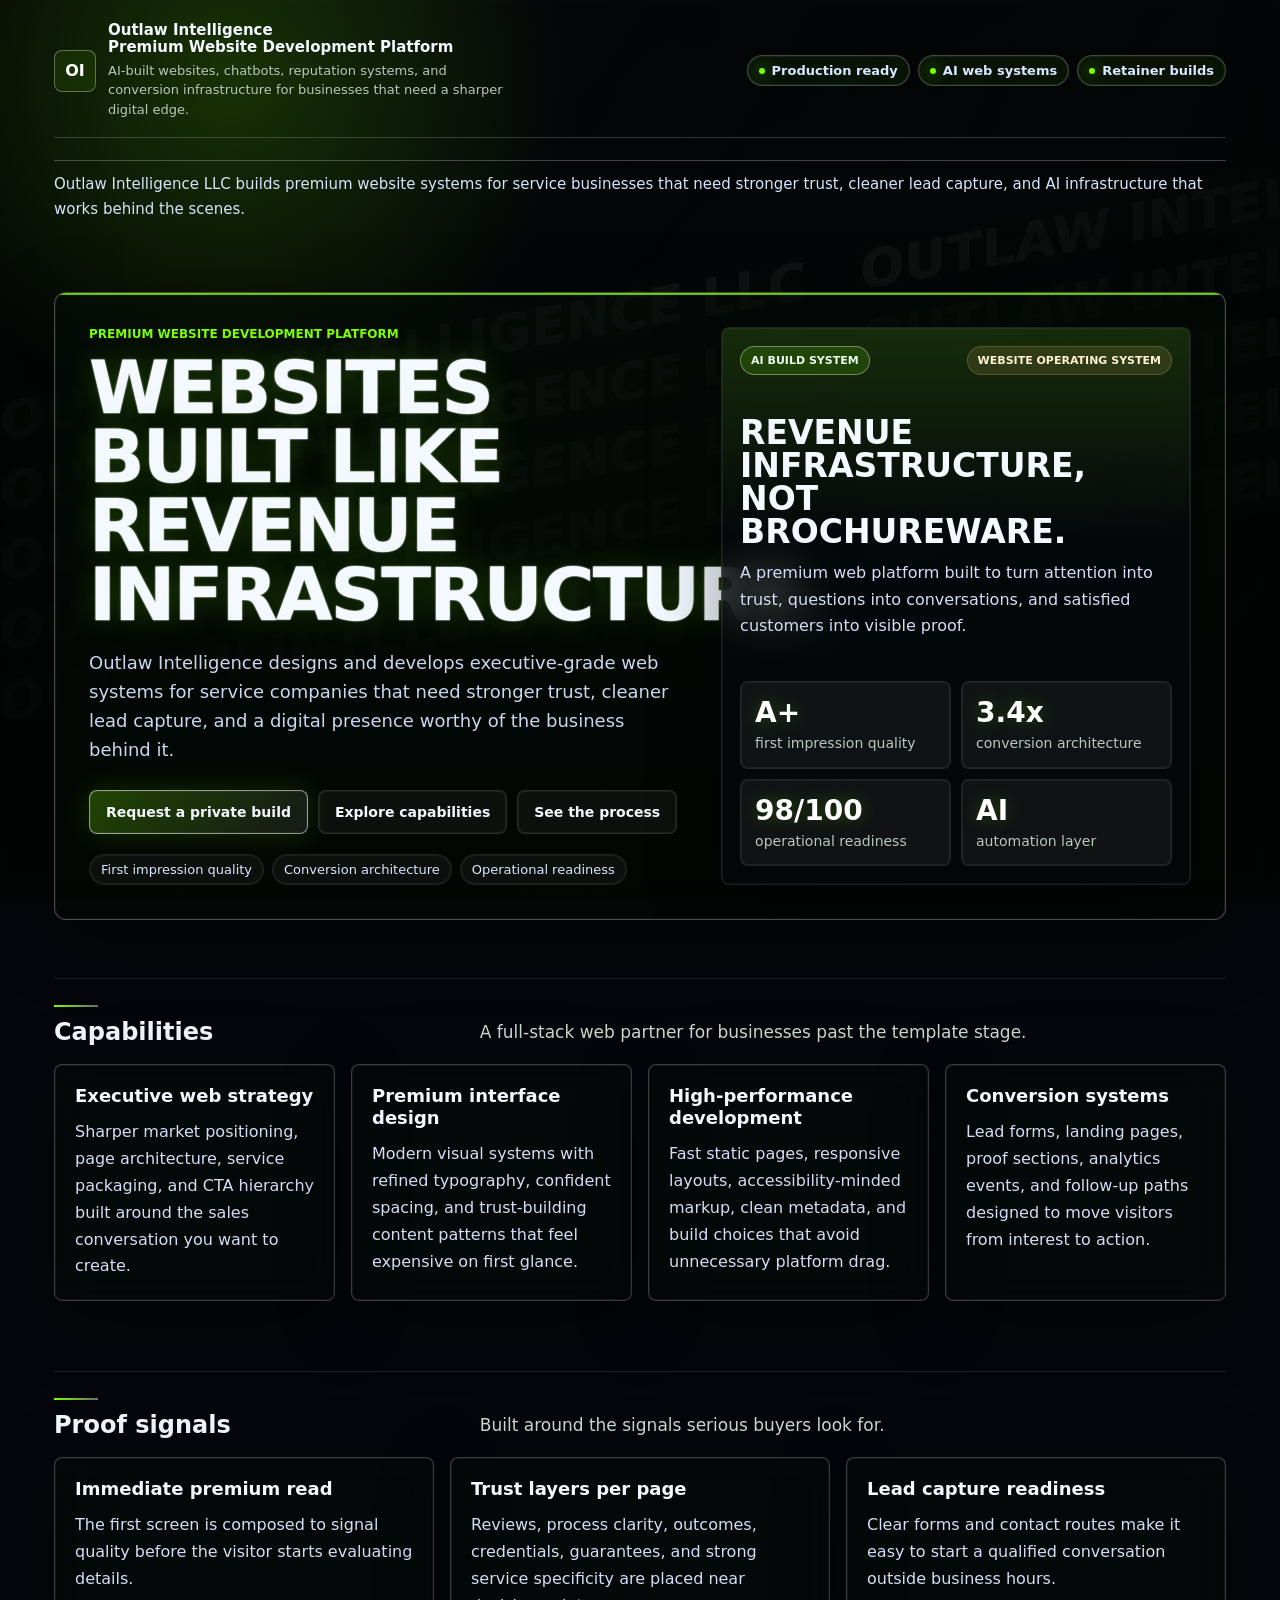
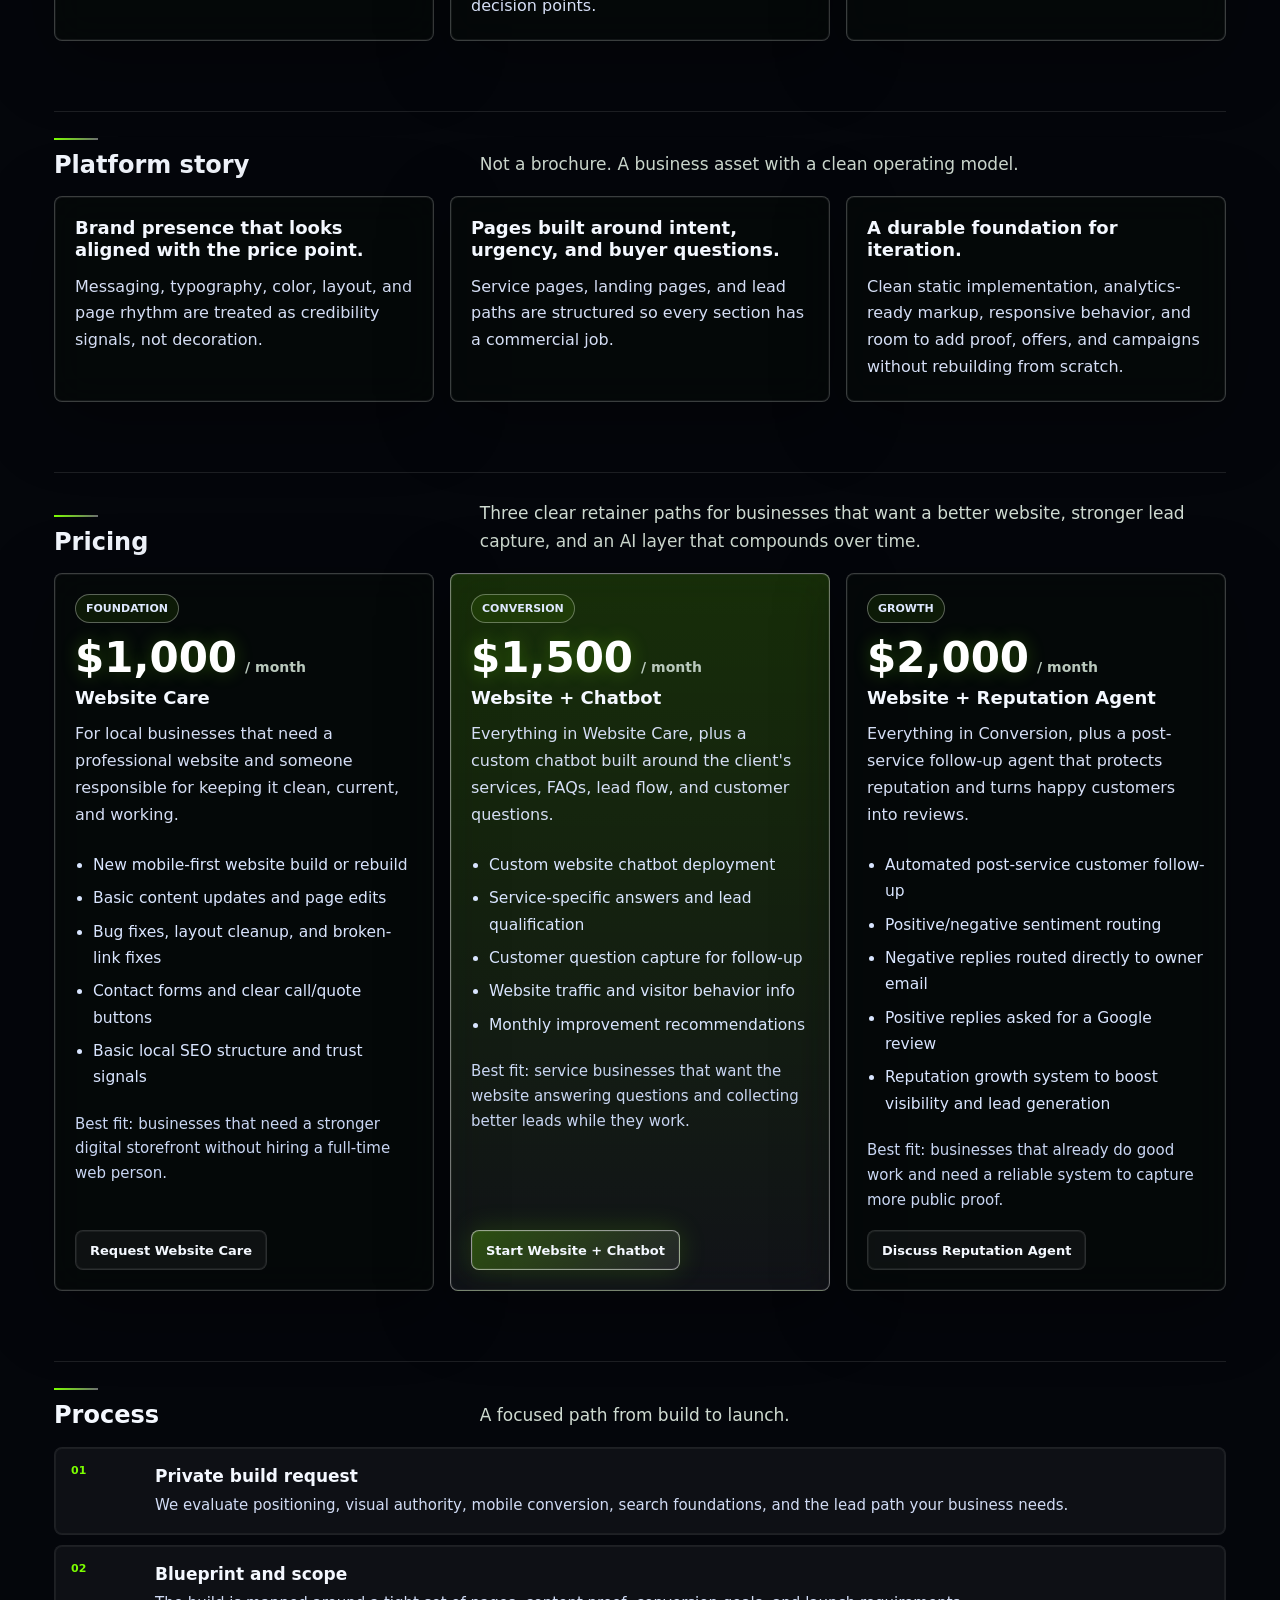
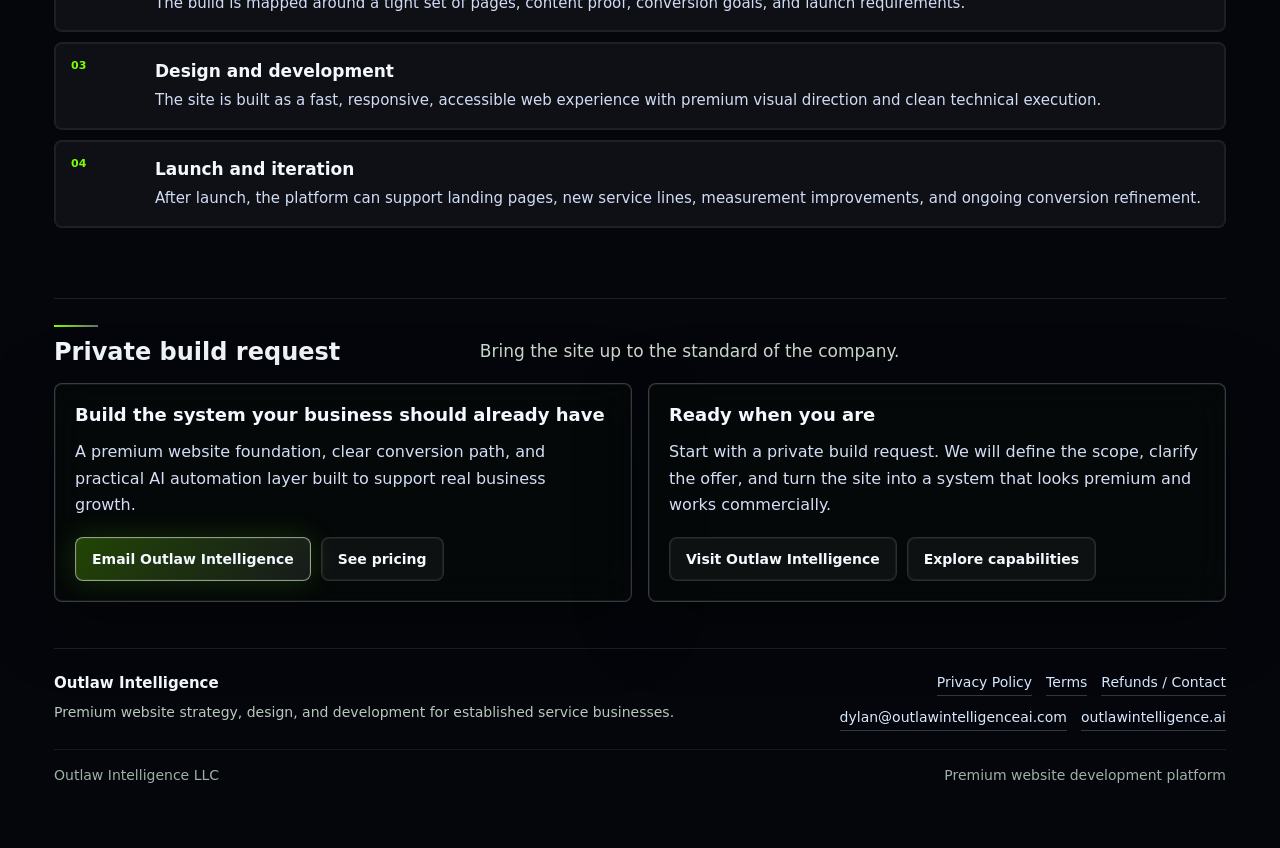
==== index.html @ 8cc3e68a "Tighten mobile hero headings" ====
<!doctype html>
<html lang="en">
<head>
  <meta charset="utf-8">
  <meta name="viewport" content="width=device-width, initial-scale=1">
  <meta name="color-scheme" content="dark">
  <title>Outlaw Intelligence | AI Website Systems for Service Businesses</title>
  <meta name="description" content="Outlaw Intelligence builds premium AI-powered websites, chatbots, reputation systems, and conversion infrastructure for service businesses.">
  <meta property="og:title" content="Outlaw Intelligence | AI Website Systems for Service Businesses">
  <meta property="og:description" content="Premium websites, chatbots, reputation systems, and conversion infrastructure for service businesses.">
  <meta property="og:type" content="website">
  <meta property="og:url" content="https://outlawintelligence.ai/">
  <meta name="twitter:card" content="summary_large_image">
  <link rel="canonical" href="https://outlawintelligence.ai/">
  <script type="application/ld+json">
  {
    "@context": "https://schema.org",
    "@type": "LocalBusiness",
    "name": "Outlaw Intelligence LLC",
    "url": "https://outlawintelligence.ai/",
    "email": "dylan@outlawintelligenceai.com",
    "areaServed": "United States",
    "address": {
      "@type": "PostalAddress",
      "addressLocality": "Salt Lake City",
      "addressRegion": "UT",
      "addressCountry": "US"
    },
    "description": "AI-powered website development, chatbot, reputation automation, and conversion infrastructure for service businesses.",
    "offers": [
      {"@type":"Offer","name":"Website Care","price":"1000","priceCurrency":"USD","priceSpecification":{"@type":"UnitPriceSpecification","billingDuration":"P1M"}},
      {"@type":"Offer","name":"Website + Chatbot","price":"1500","priceCurrency":"USD","priceSpecification":{"@type":"UnitPriceSpecification","billingDuration":"P1M"}},
      {"@type":"Offer","name":"Website + Reputation Agent","price":"2000","priceCurrency":"USD","priceSpecification":{"@type":"UnitPriceSpecification","billingDuration":"P1M"}}
    ]
  }
  </script>
  <style>
    :root {
      --bg:#04060b;
      --panel:rgba(5,10,8,.66);
      --panel-strong:rgba(3,8,5,.86);
      --line:rgba(255,255,255,.22);
      --line-strong:rgba(255,255,255,.36);
      --ink:#f4f8ff;
      --muted:#b9c8bc;
      --soft:#dbe8dc;
      --cyan:#eaffea;
      --green:#7CFF00;
      --amber:#ffd77c;
      --red:#ff6a8c;
      --shadow:0 18px 70px rgba(0,0,0,.38);
      --radius:8px;
    }
    *{box-sizing:border-box}
    html{scroll-behavior:smooth}
    html,body{margin:0;min-height:100%;background:var(--bg);color:var(--ink);font-family:Inter,ui-sans-serif,system-ui,-apple-system,BlinkMacSystemFont,"Segoe UI",sans-serif;overflow-x:hidden}
    body::before{content:"";position:fixed;inset:0;background:radial-gradient(circle at 18% 8%,rgba(124,255,0,.18),transparent 26%),linear-gradient(180deg,rgba(3,6,4,.03),rgba(3,6,4,.32) 48%,rgba(3,6,4,.78)),linear-gradient(90deg,rgba(3,6,4,.68),rgba(3,6,4,.10) 44%,rgba(3,6,4,.70));pointer-events:none;z-index:1}
    body::after{content:"";position:fixed;inset:0;background-image:linear-gradient(rgba(255,255,255,.03) 1px,transparent 1px),linear-gradient(90deg,rgba(255,255,255,.018) 1px,transparent 1px);background-size:100% 3px,180px 100%;opacity:.10;mix-blend-mode:overlay;pointer-events:none;z-index:1}
    .wallpaper{position:fixed;inset:0;z-index:0;overflow:hidden}
    .wallpaper video{width:100%;height:100%;object-fit:cover;filter:saturate(1.24) contrast(1.08) brightness(.82)}
    .wallpaper .tint{position:absolute;inset:0;background:linear-gradient(180deg,rgba(3,6,4,.00),rgba(3,6,4,.22) 44%,rgba(3,6,4,.72));}
    .wallpaper .mark{position:absolute;inset:-8% 0;display:flex;flex-direction:column;justify-content:center;gap:10px;pointer-events:none;opacity:.14;transform:skewY(-10deg)}
    .wm-row{display:flex;gap:34px;white-space:nowrap;font-size:52px;font-weight:900;letter-spacing:0;text-transform:uppercase;color:rgba(255,255,255,.58);-webkit-text-stroke:1px rgba(255,255,255,.28);text-shadow:0 0 26px rgba(124,255,0,.42);animation:drift 38s linear infinite}
    @keyframes drift{from{transform:translateX(-2%)}to{transform:translateX(-12%)}}
    .shell{position:relative;z-index:2;max-width:1220px;margin:0 auto;padding:22px 24px 56px}
    .topbar{display:flex;justify-content:space-between;gap:18px;align-items:center;flex-wrap:wrap;margin-bottom:22px;padding-bottom:18px;border-bottom:1px solid rgba(255,255,255,.18)}
    .brand{display:flex;align-items:center;gap:12px}
    .logo{width:42px;height:42px;border-radius:var(--radius);background:rgba(124,255,0,.08);border:1px solid rgba(255,255,255,.32);display:grid;place-items:center;font-weight:900;letter-spacing:0;color:#ffffff}
    .brand h1{margin:0;font-size:15px;line-height:1.12;letter-spacing:0}
    .brand p{margin:5px 0 0;color:var(--muted);font-size:13px;line-height:1.5;max-width:48ch}
    .status{display:flex;flex-wrap:wrap;gap:8px;align-items:center;justify-content:flex-end}
    .pill{display:inline-flex;align-items:center;gap:7px;padding:7px 11px;border-radius:999px;background:rgba(124,255,0,.06);border:1px solid rgba(255,255,255,.24);backdrop-filter:blur(16px);font-size:13px;font-weight:700;color:#dbe7ff}
    .pill .dot{width:6px;height:6px;border-radius:999px;background:var(--green);box-shadow:0 0 16px rgba(124,255,0,.95)}
    .banner{margin-bottom:24px;padding:11px 0 0;border-top:1px solid rgba(255,255,255,.24);font-size:15px;line-height:1.65;color:#d7e4fb}
    .hero{position:relative;overflow:hidden;border-radius:12px;border:1px solid rgba(255,255,255,.28);background:linear-gradient(180deg,rgba(4,12,6,.54),rgba(3,7,4,.82));box-shadow:var(--shadow);padding:34px;min-height:438px}
    .hero::before{content:"";position:absolute;inset:0;border-top:2px solid rgba(124,255,0,.78);pointer-events:none}
    .hero-grid{position:relative;display:grid;grid-template-columns:minmax(0,1.12fr) minmax(340px,.88fr);gap:34px;align-items:stretch;min-height:362px}
    .eyebrow{color:var(--green);text-transform:uppercase;letter-spacing:0;font-size:12px;font-weight:900}
    .hero h2{margin:12px 0 0;font-size:clamp(52px,5.7vw,74px);line-height:.95;letter-spacing:-.025em;text-transform:uppercase;max-width:720px}
    .hero h2 span{display:block;color:var(--ink);text-shadow:0 0 34px rgba(82,230,255,.18)}
    .hero p{margin:18px 0 0;max-width:62ch;color:#cbd7ef;font-size:18px;line-height:1.62}
    .actions{display:flex;flex-wrap:wrap;gap:10px;margin-top:26px}
    .button{display:inline-flex;align-items:center;justify-content:center;gap:8px;min-height:44px;padding:12px 16px;border-radius:var(--radius);border:1px solid rgba(255,255,255,.12);text-decoration:none;color:var(--ink);font-weight:800;font-size:14px;background:rgba(255,255,255,.045);transition:transform .18s ease,box-shadow .18s ease,background .18s ease,border-color .18s ease}
    .button:hover{transform:translateY(-1px);box-shadow:0 14px 26px rgba(0,0,0,.35);border-color:rgba(124,255,0,.48)}
    .button.primary{background:linear-gradient(135deg,rgba(124,255,0,.25),rgba(255,255,255,.08));border-color:rgba(255,255,255,.52);box-shadow:0 0 28px rgba(124,255,0,.16)}
    .chips{display:flex;flex-wrap:wrap;gap:8px;margin-top:20px}
    .chip{padding:7px 11px;border-radius:999px;background:rgba(255,255,255,.045);border:1px solid rgba(255,255,255,.08);font-size:13px;color:#dce6ff}
    .panel{border-radius:var(--radius);background:var(--panel);border:1px solid var(--line);backdrop-filter:blur(18px);box-shadow:var(--shadow)}
    .hero-card{position:relative;overflow:hidden;min-height:492px;background:rgba(7,10,15,.74);border:1px solid rgba(255,255,255,.1)}
    .hero-card::before{content:"";position:absolute;inset:0;background:linear-gradient(180deg,rgba(124,255,0,.14),rgba(0,0,0,.14) 38%,rgba(0,0,0,.26));pointer-events:none}
    .hero-card .inner{position:relative;z-index:1;min-height:100%;padding:18px;display:flex;flex-direction:column;justify-content:space-between;gap:16px}
    .badges{display:flex;flex-wrap:wrap;gap:8px;align-items:flex-start;justify-content:space-between}
    .tag{display:inline-flex;align-items:center;padding:7px 10px;border-radius:999px;background:rgba(124,255,0,.08);border:1px solid rgba(255,255,255,.32);font-size:11px;font-weight:800;letter-spacing:0;text-transform:uppercase;color:#dfe8ff}
    .tag.active{background:rgba(124,255,0,.14);border-color:rgba(255,255,255,.36);color:#eaffef}
    .tag.warn{background:rgba(255,215,124,.12);border-color:rgba(255,215,124,.2);color:#fff2d1}
    .tag.red{background:rgba(255,106,140,.12);border-color:rgba(255,106,140,.2);color:#ffe0e8}
    .hero-card h3{margin:0;font-size:33px;line-height:1;letter-spacing:0;text-transform:uppercase;max-width:12ch}
    .hero-card .sub{margin-top:12px;color:#d5def5;line-height:1.65;max-width:56ch;font-size:16px}
    .metrics{display:grid;grid-template-columns:repeat(2,minmax(0,1fr));gap:10px}
    .metric{padding:14px;border-radius:var(--radius);background:rgba(255,255,255,.05);border:1px solid rgba(255,255,255,.08)}
    .metric strong{display:block;font-size:28px;letter-spacing:0}
    .metric span{display:block;margin-top:5px;font-size:14px;line-height:1.4;color:var(--muted)}
    section{margin-top:70px;padding-top:26px;border-top:1px solid rgba(255,255,255,.1)}
    .hero + section{margin-top:58px}
    .section-head{margin:0 0 18px}
    .section-head > div{display:grid;grid-template-columns:minmax(0,.35fr) minmax(0,.65fr);gap:24px;align-items:end}
    .section-head h3{margin:0;font-size:24px;line-height:1.1;letter-spacing:0}
    .section-head h3::before{content:"";display:block;width:44px;height:2px;margin-bottom:12px;background:linear-gradient(90deg,var(--green),rgba(255,255,255,.42))}
    .section-head p{margin:0;color:#cfdbd1;max-width:72ch;line-height:1.65;font-size:17px}
    .grid{display:grid;gap:16px}
    .g4{grid-template-columns:repeat(4,minmax(0,1fr))}
    .g3{grid-template-columns:repeat(3,minmax(0,1fr))}
    .g2{grid-template-columns:repeat(2,minmax(0,1fr))}
    .card{padding:20px;border-radius:var(--radius);background:var(--panel);border:1px solid var(--line);box-shadow:var(--shadow);backdrop-filter:blur(18px)}
    .card-top{display:flex;justify-content:space-between;gap:12px;align-items:flex-start}
    .card h4{margin:0;font-size:18px;line-height:1.24;letter-spacing:0}
    .summary{margin:12px 0 0;color:#d5def5;line-height:1.68;font-size:16px}
    .meta-grid{display:grid;grid-template-columns:repeat(3,minmax(0,1fr));gap:10px;margin-top:14px}
    .meta-grid div{padding:12px;border-radius:var(--radius);background:rgba(255,255,255,.04);border:1px solid rgba(255,255,255,.06)}
    .meta-grid span{display:block;font-size:12px;text-transform:uppercase;letter-spacing:0;color:var(--muted);font-weight:800}
    .meta-grid b{display:block;margin-top:6px;font-size:15px;line-height:1.48;color:#eff5ff}
    .feature-list{margin:16px 0 0;padding-left:18px;color:#d9e5ff;line-height:1.7;font-size:15.5px}
    .feature-list li{margin:7px 0}
    .price-card{display:flex;flex-direction:column;min-height:100%}
    .price-card .price-label{display:inline-flex;align-self:flex-start;margin-bottom:14px;padding:7px 10px;border-radius:999px;background:rgba(124,255,0,.08);border:1px solid rgba(255,255,255,.32);font-size:11px;font-weight:800;letter-spacing:0;text-transform:uppercase;color:#dfe8ff}
    .price{display:flex;align-items:flex-end;gap:8px;margin-bottom:8px}
    .price strong{font-size:42px;letter-spacing:0;line-height:1}
    .price span{color:var(--muted);font-size:14px;font-weight:700;padding-bottom:4px}
    .price-card.featured{background:linear-gradient(180deg,rgba(124,255,0,.16),rgba(255,255,255,.055));border-color:rgba(255,255,255,.42)}
    .price-note{margin:14px 0 0;color:#c9d6f3;font-size:15px;line-height:1.65}
    .cta-row{display:flex;flex-wrap:wrap;gap:10px;margin-top:18px}
    .price-card .cta-row{margin-top:auto;padding-top:18px}
    .small{min-height:40px;padding:10px 14px;font-size:13px}
    .timeline{display:grid;gap:10px}
    .step{display:grid;grid-template-columns:72px 1fr;gap:12px;align-items:start;padding:16px;border-radius:var(--radius);background:rgba(255,255,255,.045);border:1px solid rgba(255,255,255,.07)}
    .step .num{font-size:11px;text-transform:uppercase;letter-spacing:0;color:var(--green);font-weight:900}
    .step h5{margin:2px 0 6px;font-size:17px;line-height:1.24}
    .step p{margin:0;color:#d1dcf5;font-size:15px;line-height:1.65}
    .footer{margin-top:46px;padding:22px 0 4px;border-top:1px solid rgba(255,255,255,.1);color:#b9c8bc;font-size:14px;line-height:1.7;display:grid;grid-template-columns:minmax(0,1.15fr) minmax(260px,.85fr);gap:18px;align-items:start}
    .footer strong{display:block;color:#f4f8ff;font-size:15px;margin-bottom:4px}
    .footer a{color:#d9e9ff;text-decoration:none;border-bottom:1px solid rgba(217,233,255,.22)}
    .footer-links{display:flex;flex-wrap:wrap;justify-content:flex-end;gap:10px 14px}
    .footer-meta{grid-column:1/-1;display:flex;justify-content:space-between;gap:12px;flex-wrap:wrap;padding-top:14px;border-top:1px solid rgba(255,255,255,.08);color:#9fb0a5}

    .hero h2 span{-webkit-text-stroke:1px rgba(255,255,255,.34);text-shadow:0 0 30px rgba(124,255,0,.22),0 0 2px rgba(255,255,255,.72)}
    .card,.hero,.hero-card,.pill,.button,.chip,.metric,.step{outline:1px solid rgba(255,255,255,.06);outline-offset:-2px}
    .price strong,.metric strong{color:#ffffff;text-shadow:0 0 18px rgba(124,255,0,.25)}
    a:focus-visible,.button:focus-visible{outline:2px solid var(--green);outline-offset:3px}
    @media (max-width:1100px){
      .hero h2{font-size:clamp(48px,7vw,64px)}
      .hero-grid,.g4,.g3,.g2,.meta-grid{grid-template-columns:1fr 1fr}
      .section-head > div{grid-template-columns:1fr}
    }
    @media (max-width:780px){
      html,body{width:100%;max-width:100%;overflow-x:hidden}
      .shell{padding:14px 14px 42px}
      .topbar{align-items:flex-start;margin-bottom:18px}
      .status{display:grid;grid-template-columns:1fr;justify-content:flex-start;width:100%;overflow:hidden}
      .pill{width:100%;max-width:100%;white-space:normal;justify-content:flex-start}
      .banner{margin-bottom:18px}
      .hero{padding:20px;min-height:auto}
      .hero-grid,.g4,.g3,.g2,.meta-grid{grid-template-columns:1fr}
      .hero h2{font-size:clamp(30px,8vw,36px);line-height:1.02;overflow-wrap:anywhere;word-break:normal}
      .hero p{font-size:16px}
      .hero-card{min-height:350px}
      .hero-card h3{font-size:clamp(26px,7vw,30px);overflow-wrap:anywhere}
      .badges{display:grid;grid-template-columns:1fr}
      .tag{width:100%;max-width:100%;white-space:normal}
      .actions,.cta-row{width:100%}
      .actions .button,.cta-row .button{width:100%}
      .button{max-width:100%;white-space:normal;text-align:center}
      .metrics{grid-template-columns:1fr}
      .footer{grid-template-columns:1fr}
      .footer-links{justify-content:flex-start}
      .brand p{max-width:32ch}
      section{margin-top:48px;padding-top:22px}
      .hero + section{margin-top:44px}
      .wm-row{font-size:34px}
    }
    @media (max-width:600px){
      .shell{width:100%;max-width:390px;margin:0 auto;padding-left:14px;padding-right:14px}
      .hero,.card,.step,.footer{max-width:100%}
      .banner,.hero p,.summary,.step p{overflow-wrap:anywhere}
    }
    @media (max-width:480px){
      .brand{align-items:flex-start;gap:10px;max-width:100%}
      .brand h1{font-size:12px;line-height:1.14;max-width:16ch;word-break:break-word}
      .brand p{font-size:12px;line-height:1.46;max-width:34ch}
      .logo{width:38px;height:38px}
      .hero{padding:16px}
      .hero h2{font-size:clamp(26px,6.5vw,30px);max-width:12ch;word-break:break-word}
      .hero p{font-size:15px;line-height:1.58}
      .actions .button,.cta-row .button{width:100%}
      .metrics{grid-template-columns:1fr}
      .metric{min-width:0}
      .metric strong{font-size:24px}
      .hero-card{min-height:0}
      .hero-card .inner{gap:18px}
      .hero-card h3{font-size:clamp(22px,5.8vw,26px);max-width:10ch;word-break:break-word}
      .hero-card .sub{font-size:15px;line-height:1.58}
      .step{grid-template-columns:1fr;gap:6px}
      .step h5{font-size:16px}
      .step p{font-size:14px}
    }
  </style>
</head>
<body>
  <div class="wallpaper" aria-hidden="true">
    <video autoplay muted loop playsinline src="matrix-quote-background-2-2-live.mp4"></video>
    <div class="tint"></div>
    <div class="mark">
      <div class="wm-row">Outlaw Intelligence LLC &nbsp; Outlaw Intelligence LLC &nbsp; Outlaw Intelligence LLC &nbsp; Outlaw Intelligence LLC</div>
      <div class="wm-row">Outlaw Intelligence LLC &nbsp; Outlaw Intelligence LLC &nbsp; Outlaw Intelligence LLC &nbsp; Outlaw Intelligence LLC</div>
      <div class="wm-row">Outlaw Intelligence LLC &nbsp; Outlaw Intelligence LLC &nbsp; Outlaw Intelligence LLC &nbsp; Outlaw Intelligence LLC</div>
      <div class="wm-row">Outlaw Intelligence LLC &nbsp; Outlaw Intelligence LLC &nbsp; Outlaw Intelligence LLC &nbsp; Outlaw Intelligence LLC</div>
      <div class="wm-row">Outlaw Intelligence LLC &nbsp; Outlaw Intelligence LLC &nbsp; Outlaw Intelligence LLC &nbsp; Outlaw Intelligence LLC</div>
    </div>
  </div>

  <div class="shell">
    <div class="topbar">
      <div class="brand">
        <div class="logo">OI</div>
        <div>
          <h1>Outlaw Intelligence<br>Premium Website Development Platform</h1>
          <p>AI-built websites, chatbots, reputation systems, and conversion infrastructure for businesses that need a sharper digital edge.</p>
        </div>
      </div>
      <div class="status">
        <span class="pill"><span class="dot"></span>Production ready</span>
        <span class="pill"><span class="dot"></span>AI web systems</span>
        <span class="pill"><span class="dot"></span>Retainer builds</span>
      </div>
    </div>

    <div class="banner">Outlaw Intelligence LLC builds premium website systems for service businesses that need stronger trust, cleaner lead capture, and AI infrastructure that works behind the scenes.</div>

    <section class="hero">
      <div class="hero-grid">
        <div>
          <div class="eyebrow">Premium website development platform</div>
          <h2><span>Websites built like revenue infrastructure.</span></h2>
          <p>Outlaw Intelligence designs and develops executive-grade web systems for service companies that need stronger trust, cleaner lead capture, and a digital presence worthy of the business behind it.</p>
          <div class="actions">
            <a class="button primary" href="#pricing">Request a private build</a>
            <a class="button" href="#capabilities">Explore capabilities</a>
            <a class="button" href="#process">See the process</a>
          </div>
          <div class="chips">
            <span class="chip">First impression quality</span>
            <span class="chip">Conversion architecture</span>
            <span class="chip">Operational readiness</span>
          </div>
        </div>
        <div class="hero-card panel">
          <div class="inner">
            <div class="badges">
              <div class="tag active">AI build system</div>
              <div class="tag warn">Website operating system</div>
            </div>
            <div>
              <h3>Revenue infrastructure, not brochureware.</h3>
              <div class="sub">A premium web platform built to turn attention into trust, questions into conversations, and satisfied customers into visible proof.</div>
            </div>
            <div class="metrics">
              <div class="metric"><strong>A+</strong><span>first impression quality</span></div>
              <div class="metric"><strong>3.4x</strong><span>conversion architecture</span></div>
              <div class="metric"><strong>98/100</strong><span>operational readiness</span></div>
              <div class="metric"><strong>AI</strong><span>automation layer</span></div>
            </div>
          </div>
        </div>
      </div>
    </section>

    <section id="capabilities">
      <div class="section-head">
        <div>
          <h3>Capabilities</h3>
          <p>A full-stack web partner for businesses past the template stage.</p>
        </div>
      </div>
      <div class="grid g4">
        <article class="card"><h4>Executive web strategy</h4><p class="summary">Sharper market positioning, page architecture, service packaging, and CTA hierarchy built around the sales conversation you want to create.</p></article>
        <article class="card"><h4>Premium interface design</h4><p class="summary">Modern visual systems with refined typography, confident spacing, and trust-building content patterns that feel expensive on first glance.</p></article>
        <article class="card"><h4>High-performance development</h4><p class="summary">Fast static pages, responsive layouts, accessibility-minded markup, clean metadata, and build choices that avoid unnecessary platform drag.</p></article>
        <article class="card"><h4>Conversion systems</h4><p class="summary">Lead forms, landing pages, proof sections, analytics events, and follow-up paths designed to move visitors from interest to action.</p></article>
      </div>
    </section>

    <section id="proof">
      <div class="section-head">
        <div>
          <h3>Proof signals</h3>
          <p>Built around the signals serious buyers look for.</p>
        </div>
      </div>
      <div class="grid g3">
        <article class="card"><h4>Immediate premium read</h4><p class="summary">The first screen is composed to signal quality before the visitor starts evaluating details.</p></article>
        <article class="card"><h4>Trust layers per page</h4><p class="summary">Reviews, process clarity, outcomes, credentials, guarantees, and strong service specificity are placed near decision points.</p></article>
        <article class="card"><h4>Lead capture readiness</h4><p class="summary">Clear forms and contact routes make it easy to start a qualified conversation outside business hours.</p></article>
      </div>
    </section>

    <section id="platform-story">
      <div class="section-head">
        <div>
          <h3>Platform story</h3>
          <p>Not a brochure. A business asset with a clean operating model.</p>
        </div>
      </div>
      <div class="grid g3">
        <article class="card"><h4>Brand presence that looks aligned with the price point.</h4><p class="summary">Messaging, typography, color, layout, and page rhythm are treated as credibility signals, not decoration.</p></article>
        <article class="card"><h4>Pages built around intent, urgency, and buyer questions.</h4><p class="summary">Service pages, landing pages, and lead paths are structured so every section has a commercial job.</p></article>
        <article class="card"><h4>A durable foundation for iteration.</h4><p class="summary">Clean static implementation, analytics-ready markup, responsive behavior, and room to add proof, offers, and campaigns without rebuilding from scratch.</p></article>
      </div>
    </section>

    <section id="pricing">
      <div class="section-head">
        <div>
          <h3>Pricing</h3>
          <p>Three clear retainer paths for businesses that want a better website, stronger lead capture, and an AI layer that compounds over time.</p>
        </div>
      </div>
      <div class="grid g3">
        <article class="card price-card">
          <span class="price-label">Foundation</span>
          <div class="price"><strong>$1,000</strong><span>/ month</span></div>
          <h4>Website Care</h4>
          <p class="summary">For local businesses that need a professional website and someone responsible for keeping it clean, current, and working.</p>
          <ul class="feature-list">
            <li>New mobile-first website build or rebuild</li>
            <li>Basic content updates and page edits</li>
            <li>Bug fixes, layout cleanup, and broken-link fixes</li>
            <li>Contact forms and clear call/quote buttons</li>
            <li>Basic local SEO structure and trust signals</li>
          </ul>
          <p class="price-note">Best fit: businesses that need a stronger digital storefront without hiring a full-time web person.</p>
          <div class="cta-row"><a class="button small" href="#contact">Request Website Care</a></div>
        </article>
        <article class="card price-card featured">
          <span class="price-label">Conversion</span>
          <div class="price"><strong>$1,500</strong><span>/ month</span></div>
          <h4>Website + Chatbot</h4>
          <p class="summary">Everything in Website Care, plus a custom chatbot built around the client's services, FAQs, lead flow, and customer questions.</p>
          <ul class="feature-list">
            <li>Custom website chatbot deployment</li>
            <li>Service-specific answers and lead qualification</li>
            <li>Customer question capture for follow-up</li>
            <li>Website traffic and visitor behavior info</li>
            <li>Monthly improvement recommendations</li>
          </ul>
          <p class="price-note">Best fit: service businesses that want the website answering questions and collecting better leads while they work.</p>
          <div class="cta-row"><a class="button small primary" href="#contact">Start Website + Chatbot</a></div>
        </article>
        <article class="card price-card">
          <span class="price-label">Growth</span>
          <div class="price"><strong>$2,000</strong><span>/ month</span></div>
          <h4>Website + Reputation Agent</h4>
          <p class="summary">Everything in Conversion, plus a post-service follow-up agent that protects reputation and turns happy customers into reviews.</p>
          <ul class="feature-list">
            <li>Automated post-service customer follow-up</li>
            <li>Positive/negative sentiment routing</li>
            <li>Negative replies routed directly to owner email</li>
            <li>Positive replies asked for a Google review</li>
            <li>Reputation growth system to boost visibility and lead generation</li>
          </ul>
          <p class="price-note">Best fit: businesses that already do good work and need a reliable system to capture more public proof.</p>
          <div class="cta-row"><a class="button small" href="#contact">Discuss Reputation Agent</a></div>
        </article>
      </div>
    </section>

    <section id="process">
      <div class="section-head">
        <div>
          <h3>Process</h3>
          <p>A focused path from build to launch.</p>
        </div>
      </div>
      <div class="timeline">
        <div class="step"><div class="num">01</div><div><h5>Private build request</h5><p>We evaluate positioning, visual authority, mobile conversion, search foundations, and the lead path your business needs.</p></div></div>
        <div class="step"><div class="num">02</div><div><h5>Blueprint and scope</h5><p>The build is mapped around a tight set of pages, content proof, conversion goals, and launch requirements.</p></div></div>
        <div class="step"><div class="num">03</div><div><h5>Design and development</h5><p>The site is built as a fast, responsive, accessible web experience with premium visual direction and clean technical execution.</p></div></div>
        <div class="step"><div class="num">04</div><div><h5>Launch and iteration</h5><p>After launch, the platform can support landing pages, new service lines, measurement improvements, and ongoing conversion refinement.</p></div></div>
      </div>
    </section>

    <section id="contact">
      <div class="section-head">
        <div>
          <h3>Private build request</h3>
          <p>Bring the site up to the standard of the company.</p>
        </div>
      </div>
      <div class="grid g2">
        <article class="card">
          <h4>Build the system your business should already have</h4>
          <p class="summary">A premium website foundation, clear conversion path, and practical AI automation layer built to support real business growth.</p>
          <div class="cta-row">
            <a class="button primary" href="mailto:dylan@outlawintelligenceai.com">Email Outlaw Intelligence</a>
            <a class="button" href="#pricing">See pricing</a>
          </div>
        </article>
        <article class="card">
          <h4>Ready when you are</h4>
          <p class="summary">Start with a private build request. We will define the scope, clarify the offer, and turn the site into a system that looks premium and works commercially.</p>
          <div class="cta-row">
            <a class="button" href="https://outlawintelligence.ai/">Visit Outlaw Intelligence</a>
            <a class="button" href="#capabilities">Explore capabilities</a>
          </div>
        </article>
      </div>
    </section>

    <footer class="footer" aria-label="Site footer">
      <div>
        <strong>Outlaw Intelligence</strong>
        <span>Premium website strategy, design, and development for established service businesses.</span>
      </div>
      <nav class="footer-links" aria-label="Footer navigation">
        <a href="privacy.html">Privacy Policy</a>
        <a href="terms.html">Terms</a>
        <a href="refunds.html">Refunds / Contact</a>
        <a href="mailto:dylan@outlawintelligenceai.com?subject=Outlaw%20Intelligence%20Inquiry">dylan@outlawintelligenceai.com</a>
        <a href="https://outlawintelligence.ai/">outlawintelligence.ai</a>
      </nav>
      <div class="footer-meta">
        <span>Outlaw Intelligence LLC</span>
        <span>Premium website development platform</span>
      </div>
    </footer>
  </div>
</body>
</html>
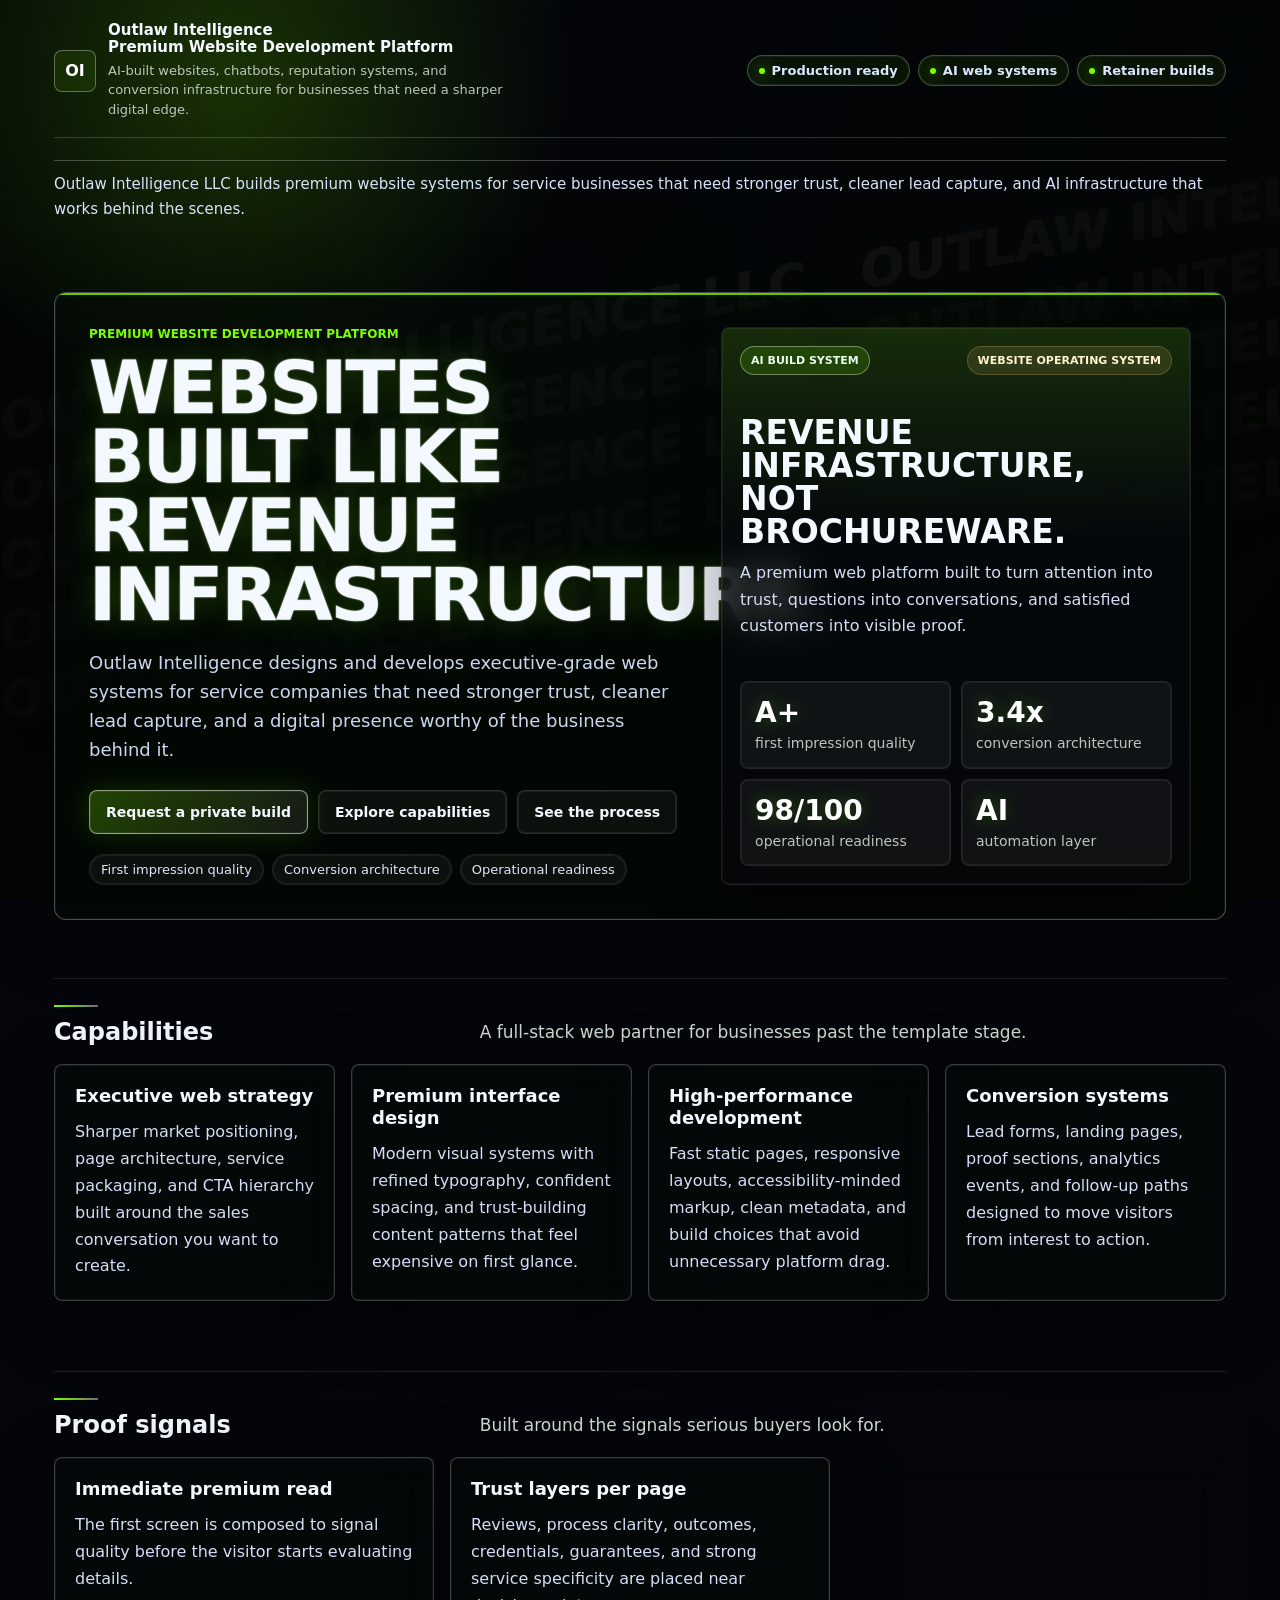
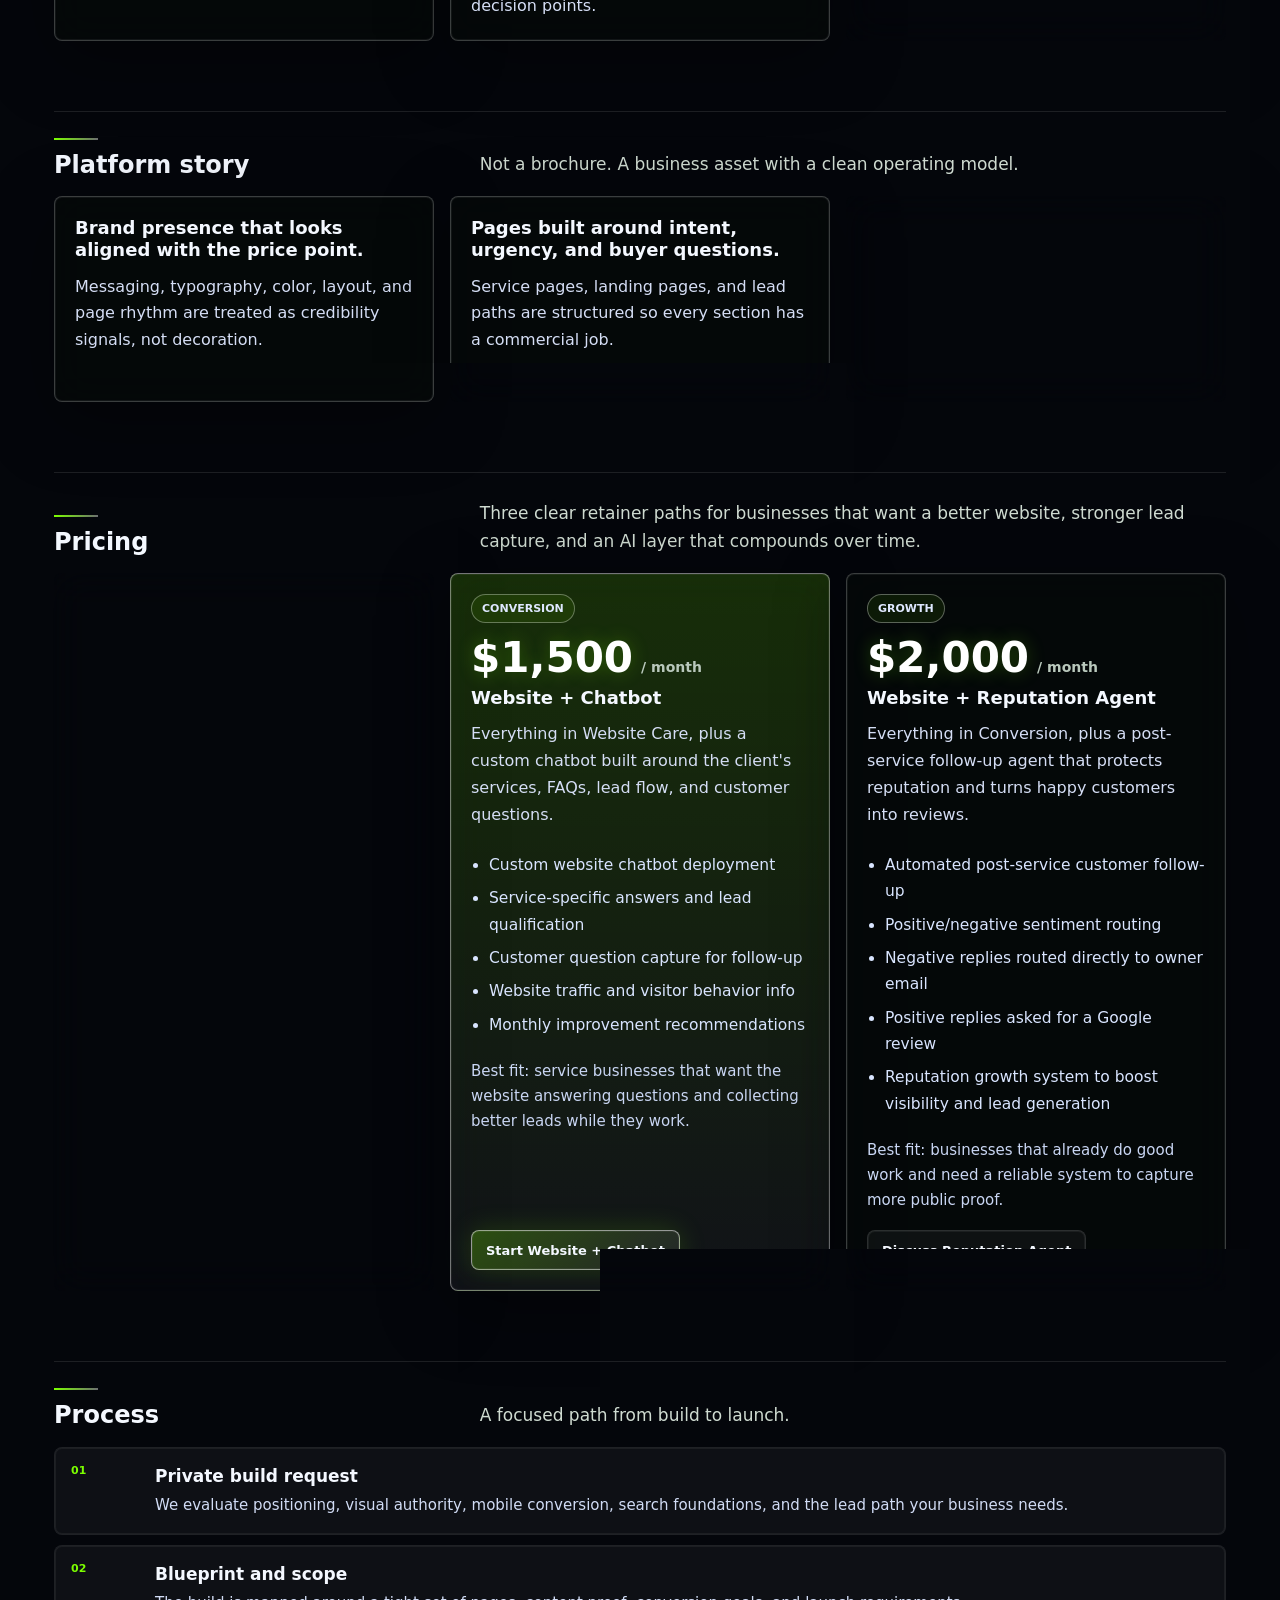
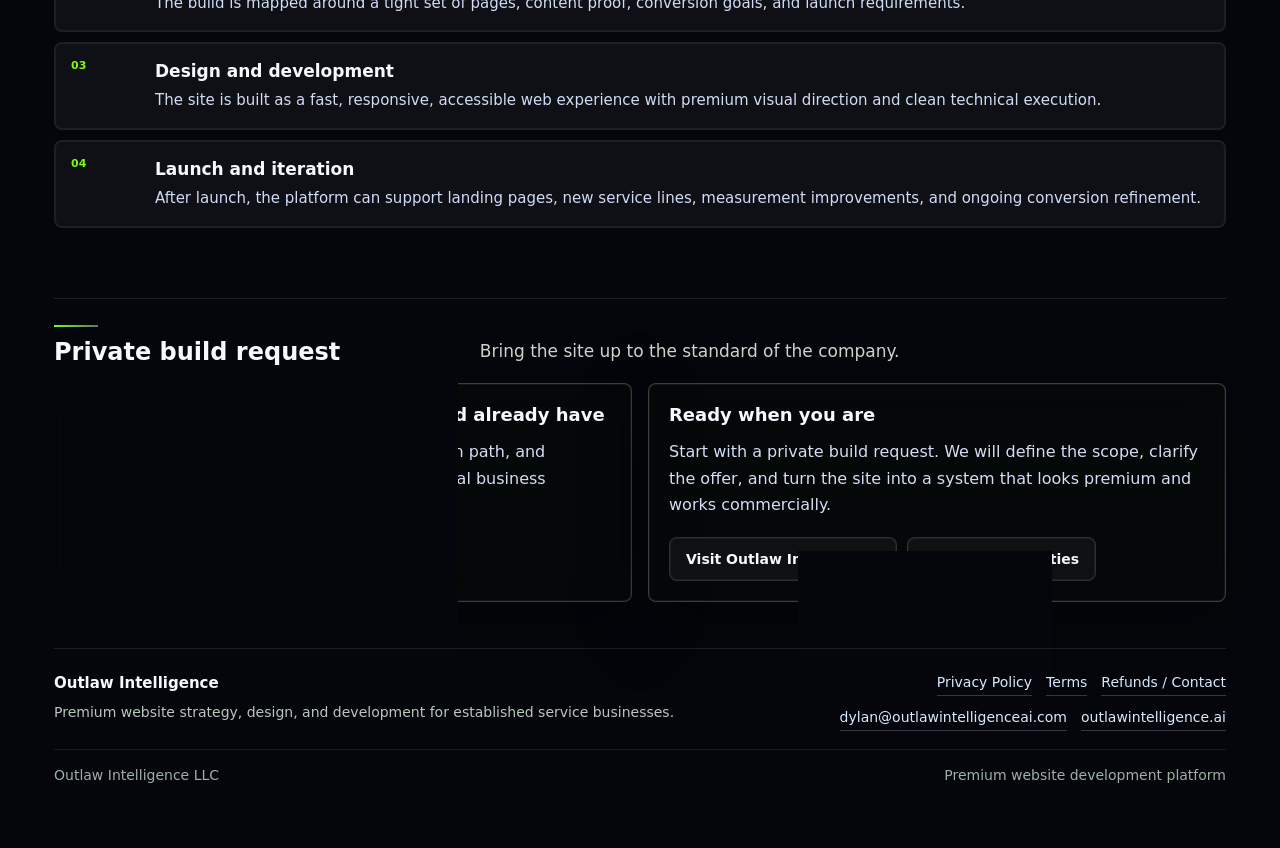
==== commit 81c86063: "Fix mobile headline wrapping" ====
--- a/index.html
+++ b/index.html
@@ -183,12 +183,13 @@
       .banner,.hero p,.summary,.step p{overflow-wrap:anywhere}
     }
     @media (max-width:480px){
-      .brand{align-items:flex-start;gap:10px;max-width:100%}
-      .brand h1{font-size:12px;line-height:1.14;max-width:16ch;word-break:break-word}
+      .brand{display:grid;grid-template-columns:auto minmax(0,1fr);align-items:flex-start;gap:10px;min-width:0;width:100%}
+      .brand > div{min-width:0}
+      .brand h1{font-size:12px;line-height:1.12;max-width:none;word-break:break-word}
       .brand p{font-size:12px;line-height:1.46;max-width:34ch}
       .logo{width:38px;height:38px}
       .hero{padding:16px}
-      .hero h2{font-size:clamp(26px,6.5vw,30px);max-width:12ch;word-break:break-word}
+      .hero h2{font-size:clamp(24px,6vw,28px);max-width:10ch;word-break:break-word}
       .hero p{font-size:15px;line-height:1.58}
       .actions .button,.cta-row .button{width:100%}
       .metrics{grid-template-columns:1fr}
@@ -196,7 +197,7 @@
       .metric strong{font-size:24px}
       .hero-card{min-height:0}
       .hero-card .inner{gap:18px}
-      .hero-card h3{font-size:clamp(22px,5.8vw,26px);max-width:10ch;word-break:break-word}
+      .hero-card h3{font-size:clamp(20px,5.2vw,24px);max-width:9ch;word-break:break-word}
       .hero-card .sub{font-size:15px;line-height:1.58}
       .step{grid-template-columns:1fr;gap:6px}
       .step h5{font-size:16px}
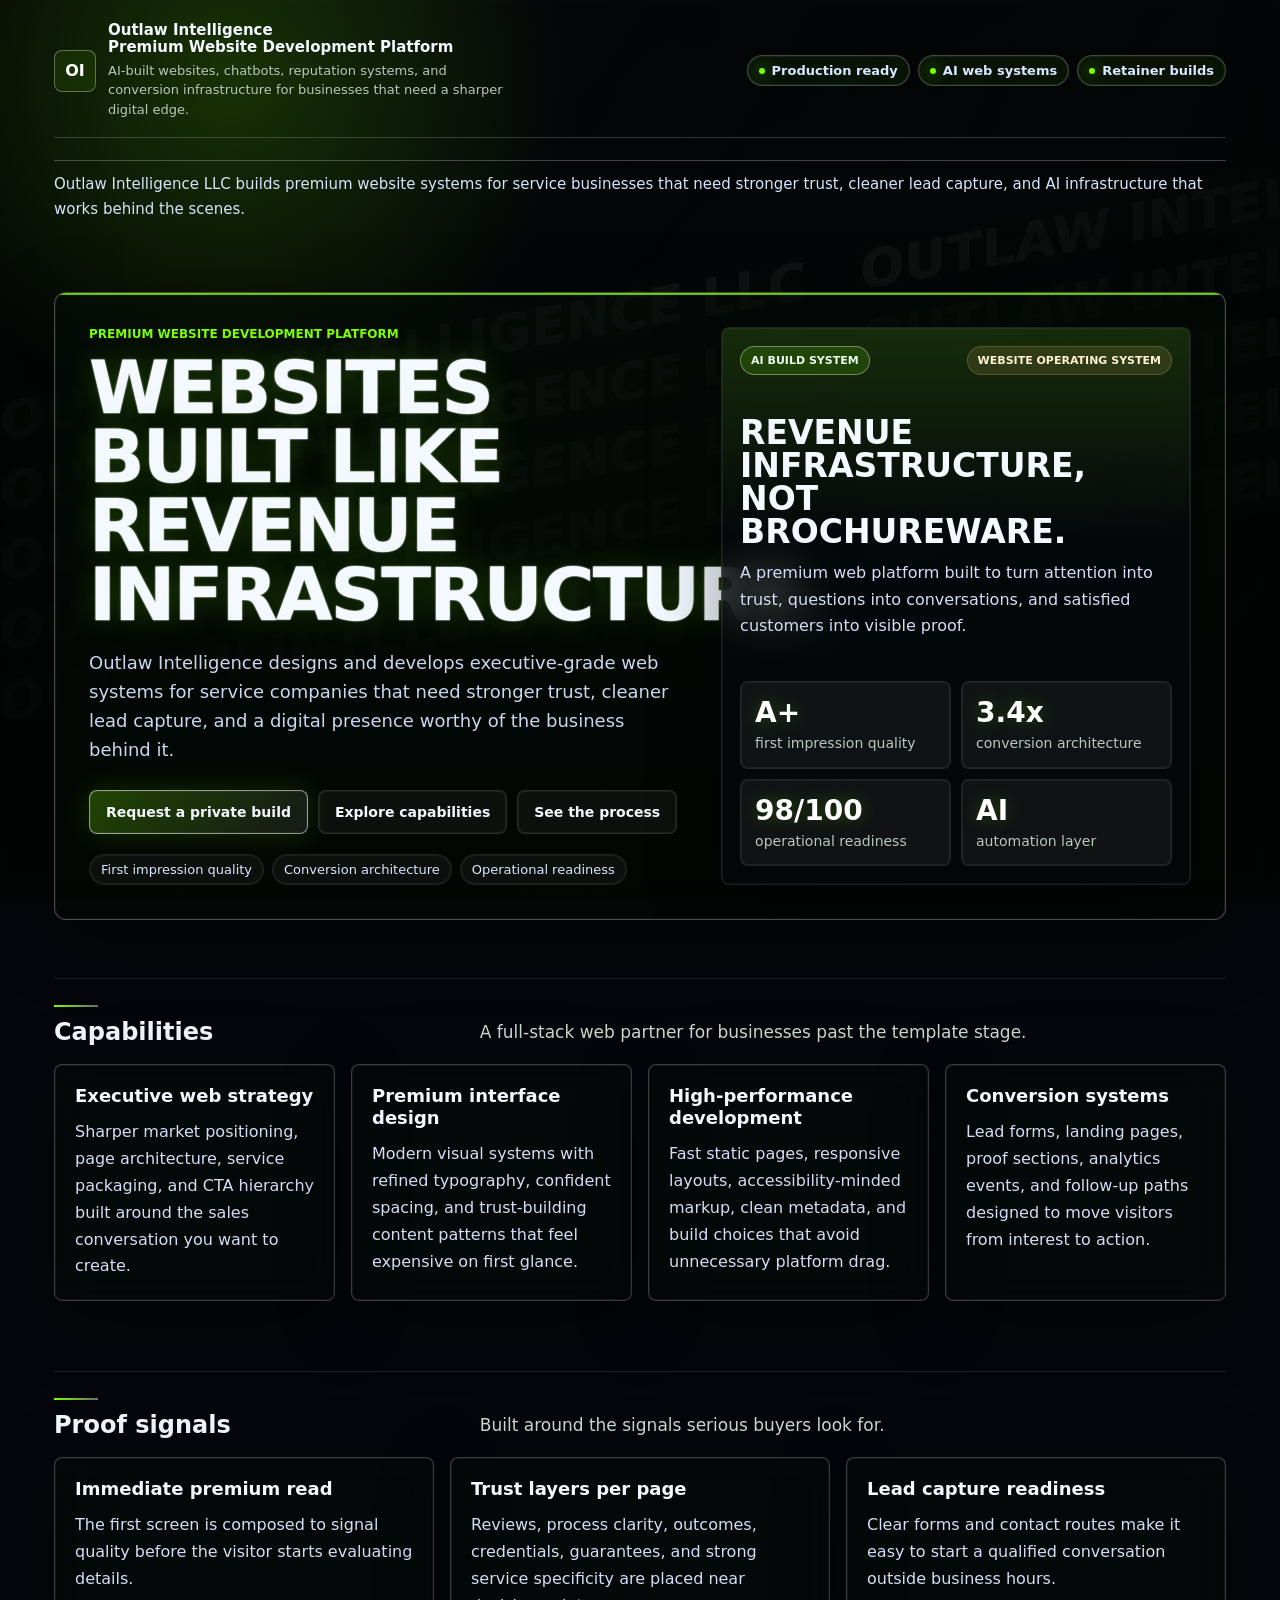
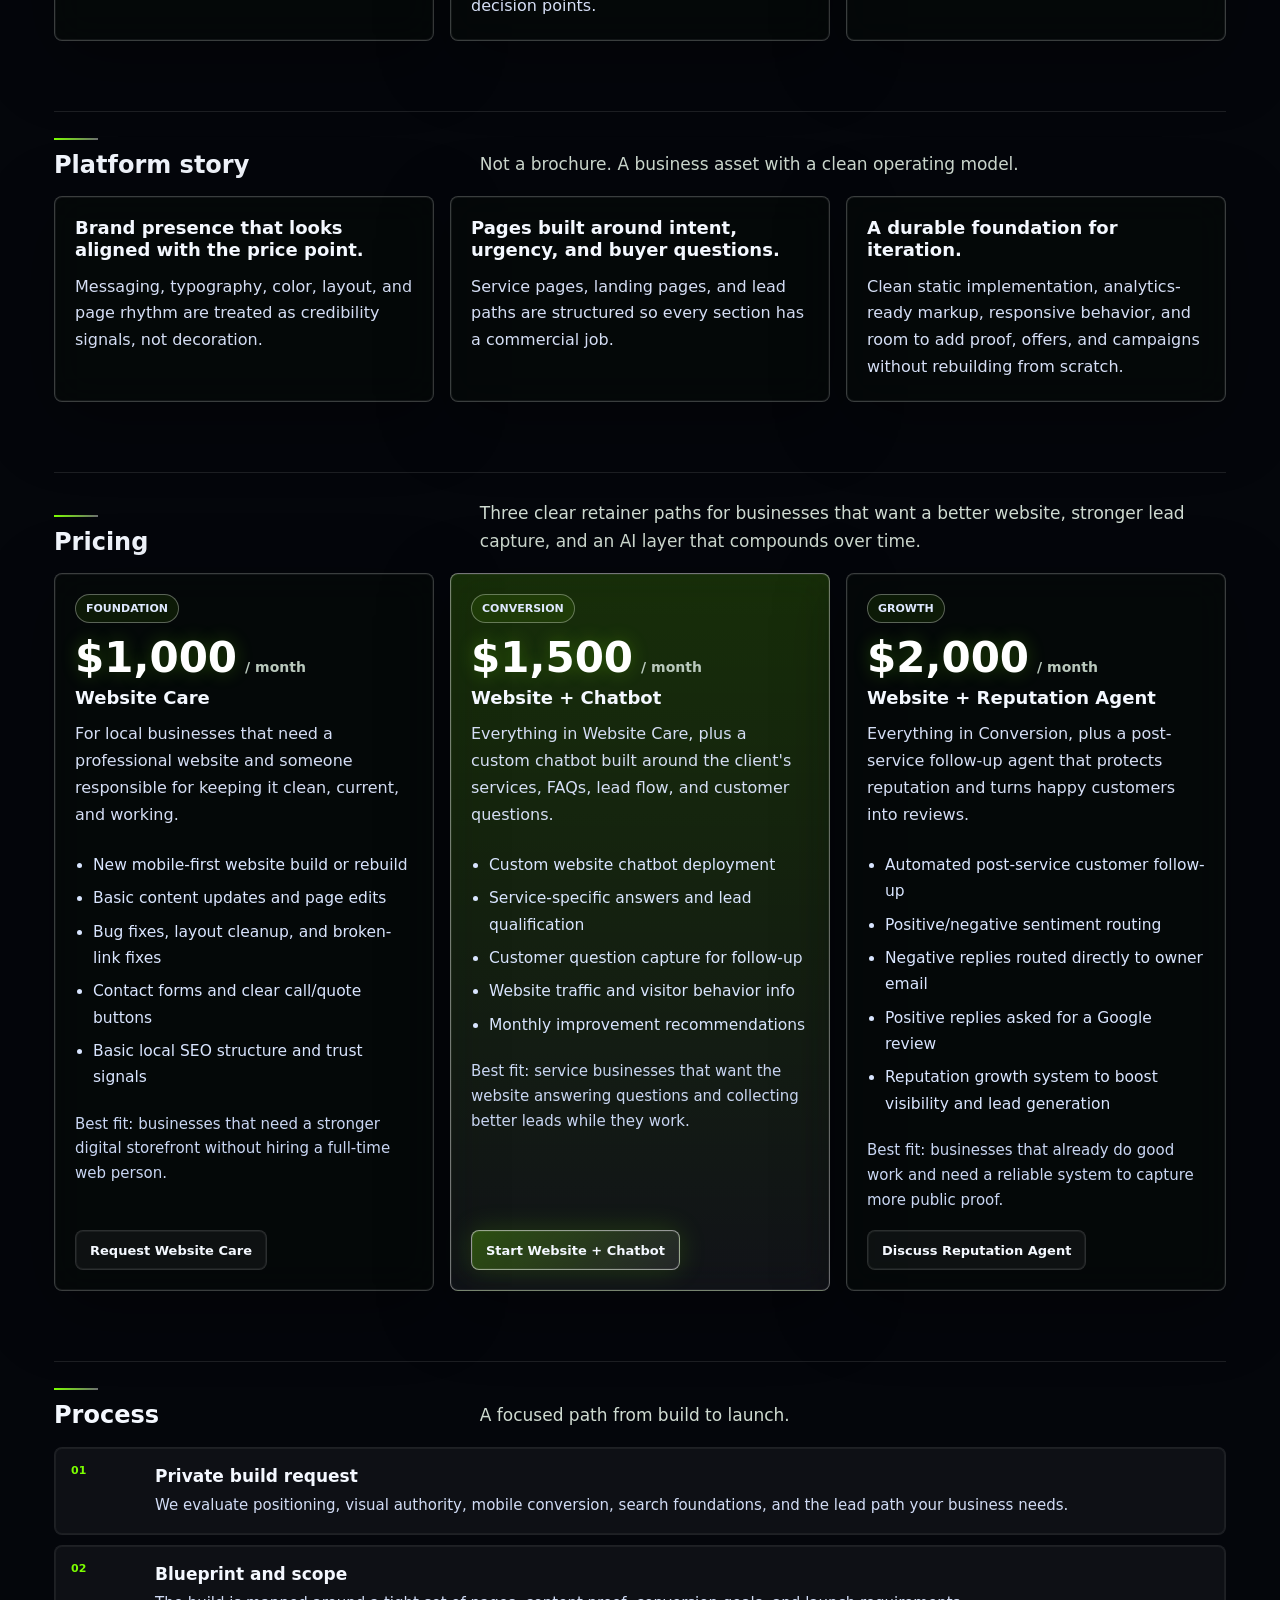
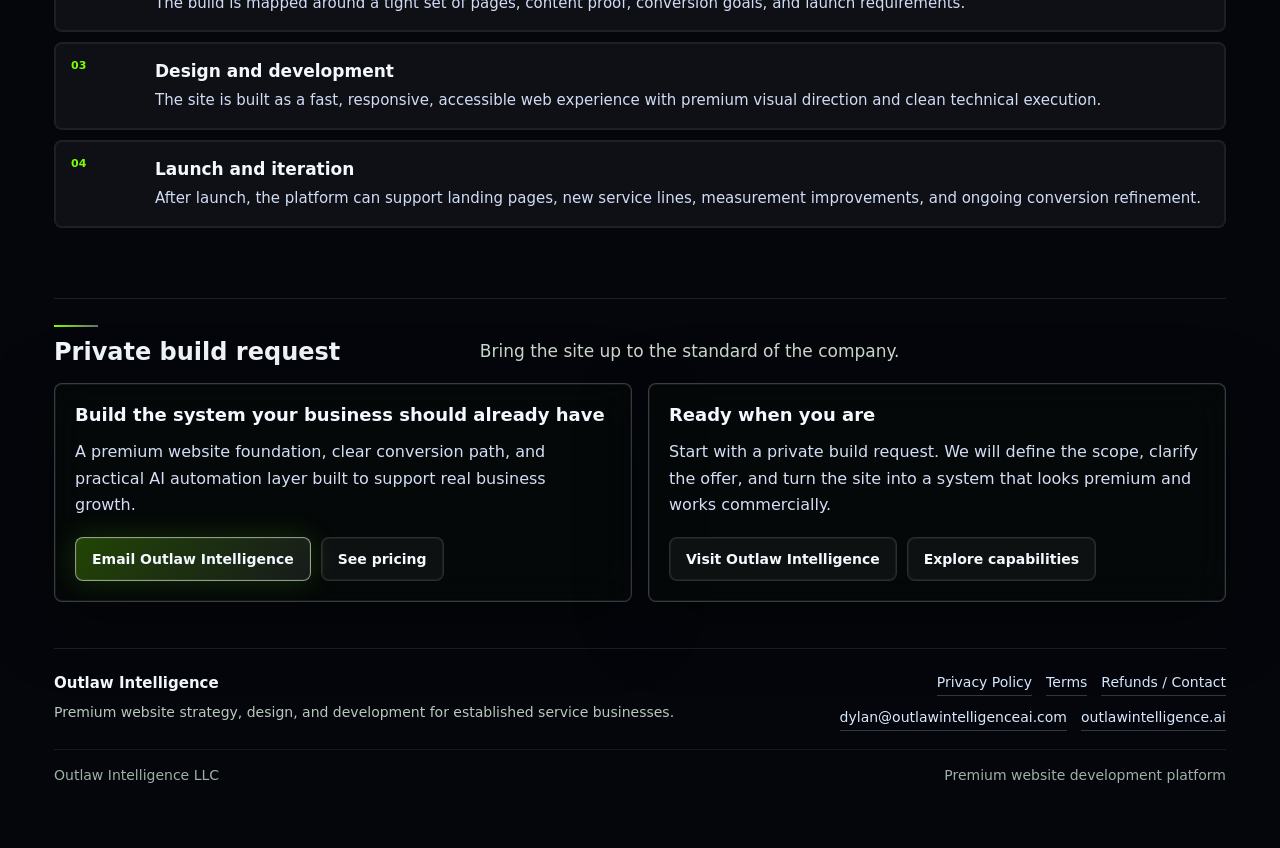
==== commit fd80f3ff: "Force mobile headline breaks" ====
--- a/index.html
+++ b/index.html
@@ -185,11 +185,11 @@
     @media (max-width:480px){
       .brand{display:grid;grid-template-columns:auto minmax(0,1fr);align-items:flex-start;gap:10px;min-width:0;width:100%}
       .brand > div{min-width:0}
-      .brand h1{font-size:12px;line-height:1.12;max-width:none;word-break:break-word}
+      .brand h1{font-size:12px;line-height:1.12;max-width:none;word-break:break-all}
       .brand p{font-size:12px;line-height:1.46;max-width:34ch}
       .logo{width:38px;height:38px}
       .hero{padding:16px}
-      .hero h2{font-size:clamp(24px,6vw,28px);max-width:10ch;word-break:break-word}
+      .hero h2{font-size:clamp(24px,6vw,28px);max-width:10ch;word-break:break-all}
       .hero p{font-size:15px;line-height:1.58}
       .actions .button,.cta-row .button{width:100%}
       .metrics{grid-template-columns:1fr}
@@ -197,7 +197,7 @@
       .metric strong{font-size:24px}
       .hero-card{min-height:0}
       .hero-card .inner{gap:18px}
-      .hero-card h3{font-size:clamp(20px,5.2vw,24px);max-width:9ch;word-break:break-word}
+      .hero-card h3{font-size:clamp(20px,5.2vw,24px);max-width:9ch;word-break:break-all}
       .hero-card .sub{font-size:15px;line-height:1.58}
       .step{grid-template-columns:1fr;gap:6px}
       .step h5{font-size:16px}
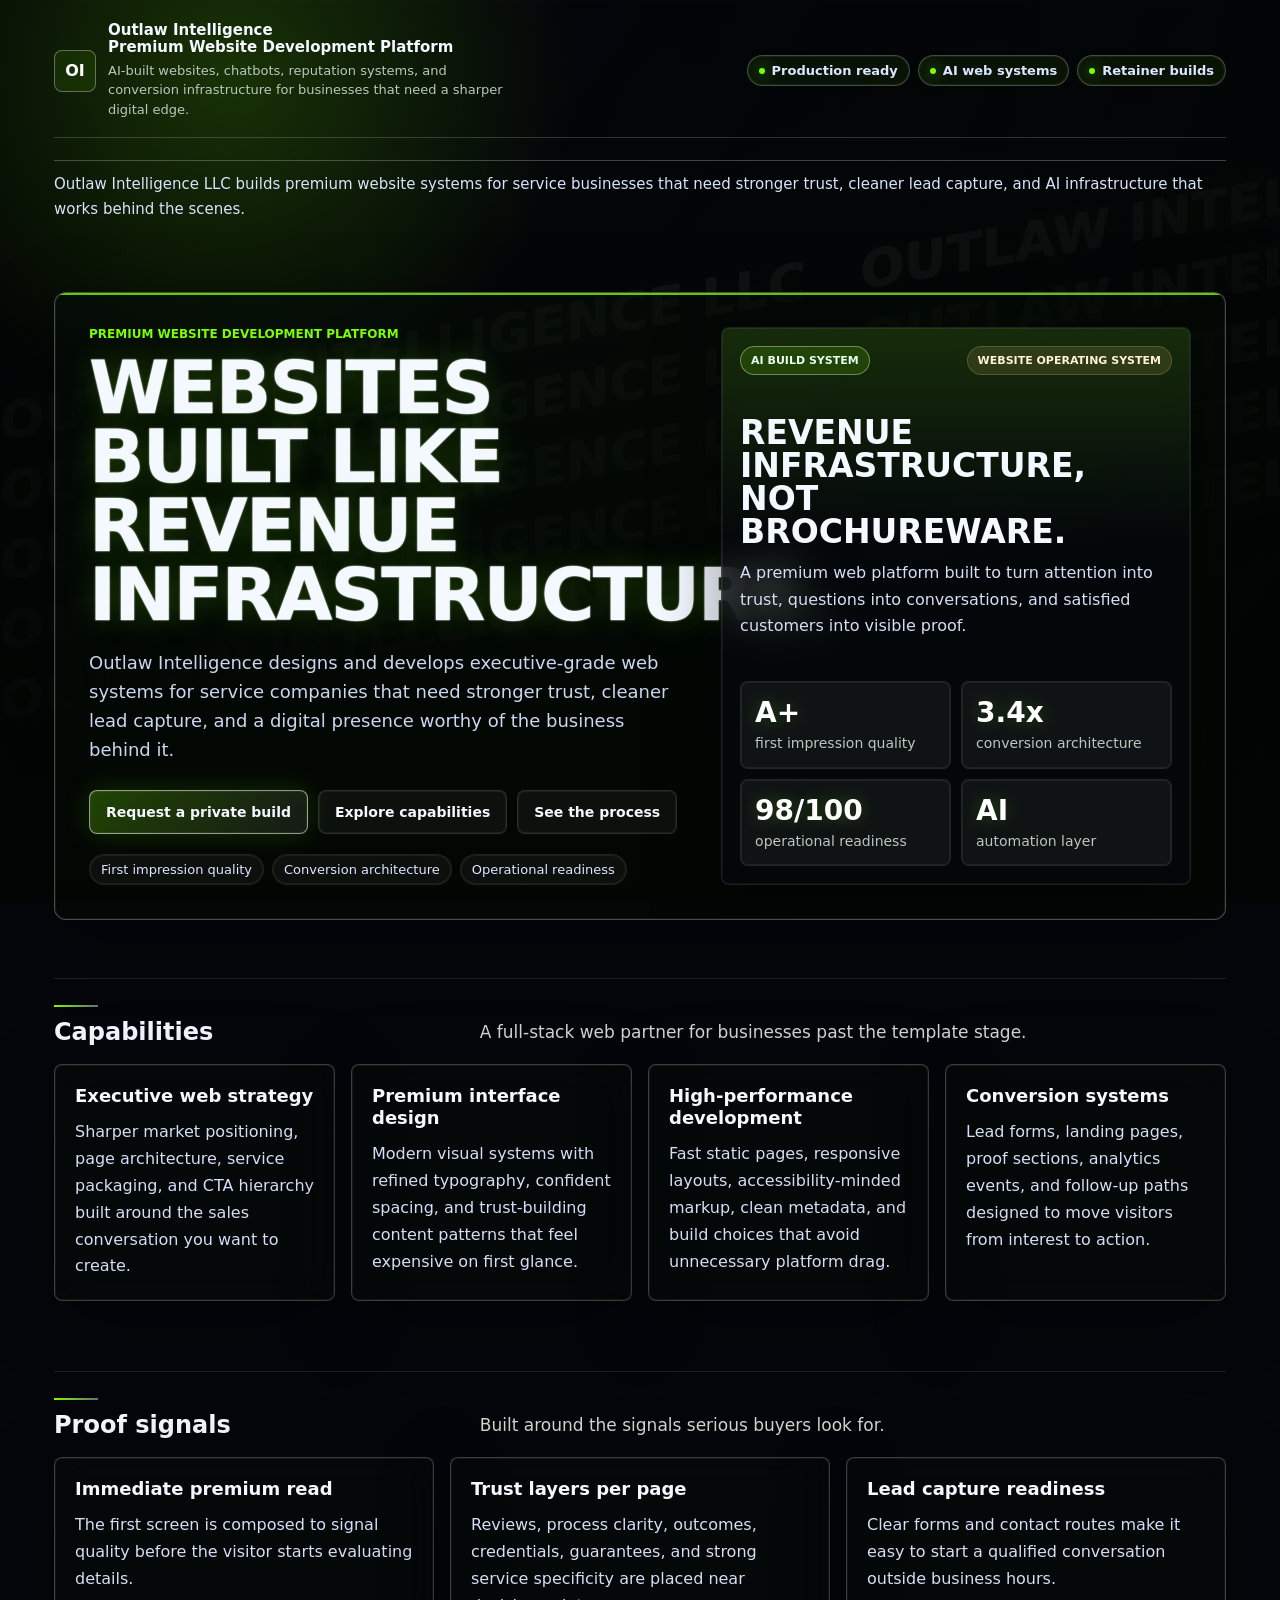
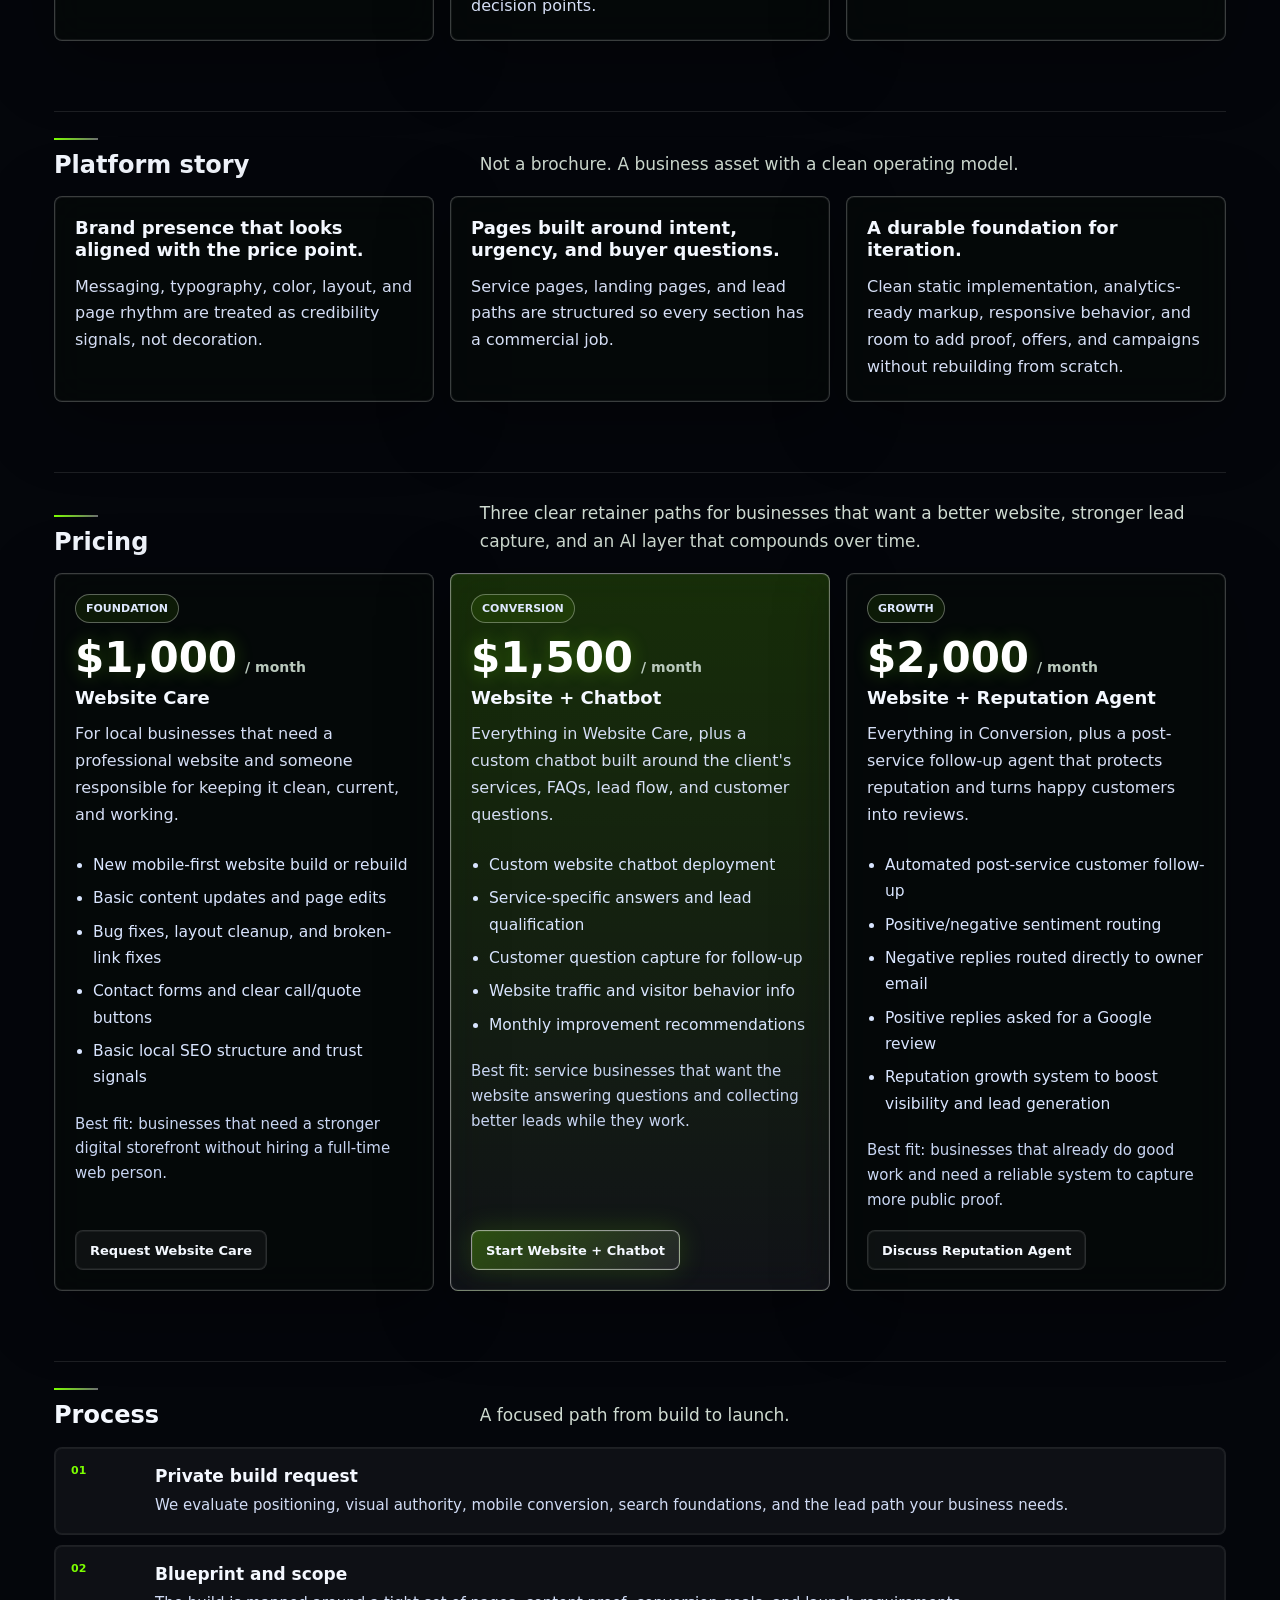
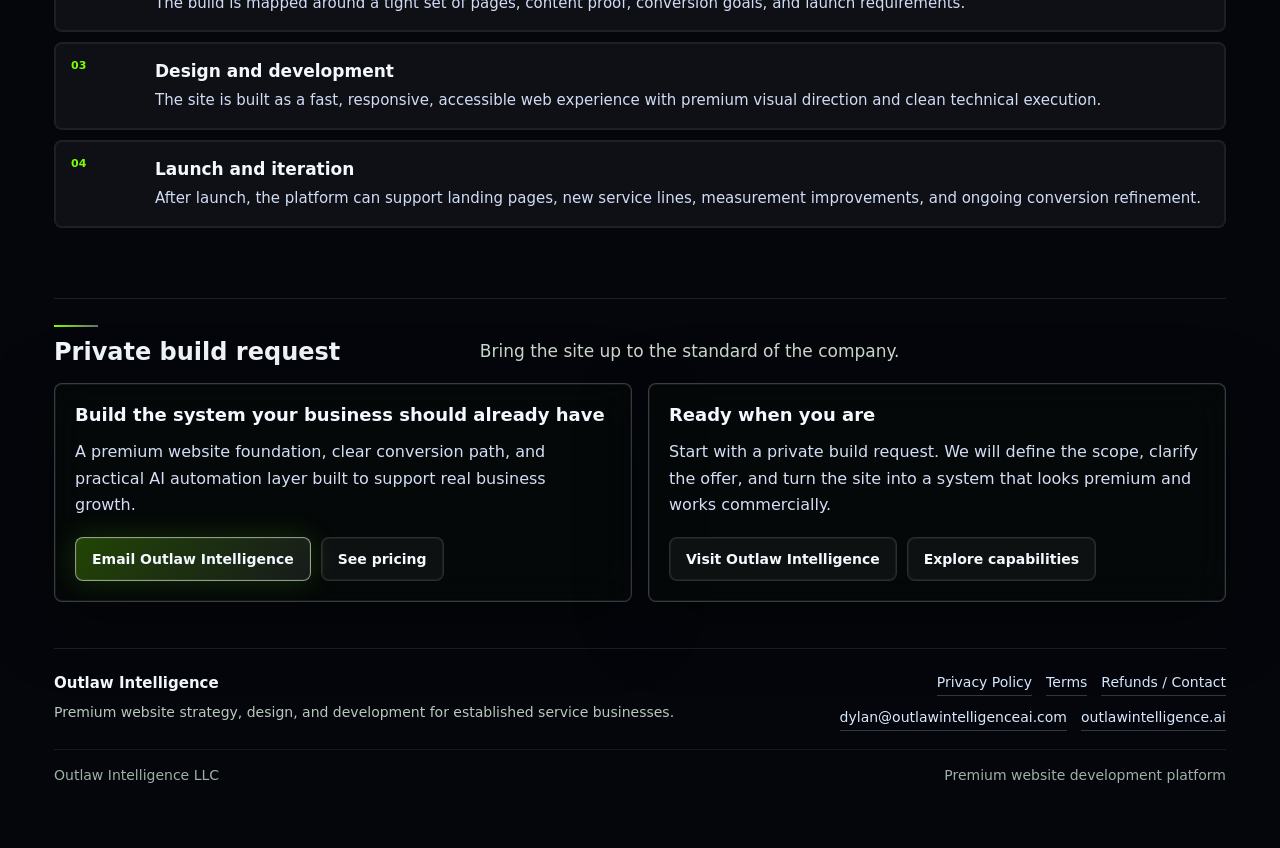
==== commit 00b0ea49: "Split mobile brand title" ====
--- a/index.html
+++ b/index.html
@@ -183,9 +183,10 @@
       .banner,.hero p,.summary,.step p{overflow-wrap:anywhere}
     }
     @media (max-width:480px){
-      .brand{display:grid;grid-template-columns:auto minmax(0,1fr);align-items:flex-start;gap:10px;min-width:0;width:100%}
+      .brand{display:flex;flex-direction:column;align-items:flex-start;gap:8px;min-width:0;width:100%}
       .brand > div{min-width:0}
       .brand h1{font-size:12px;line-height:1.12;max-width:none;word-break:break-all}
+      .brand h1 span,.hero h2 span{display:block}
       .brand p{font-size:12px;line-height:1.46;max-width:34ch}
       .logo{width:38px;height:38px}
       .hero{padding:16px}
@@ -223,7 +224,7 @@
       <div class="brand">
         <div class="logo">OI</div>
         <div>
-          <h1>Outlaw Intelligence<br>Premium Website Development Platform</h1>
+          <h1>Outlaw Intelligence<br><span>Premium&nbsp;</span><span>Website&nbsp;</span><span>Development&nbsp;</span><span>Platform</span></h1>
           <p>AI-built websites, chatbots, reputation systems, and conversion infrastructure for businesses that need a sharper digital edge.</p>
         </div>
       </div>
@@ -240,7 +241,7 @@
       <div class="hero-grid">
         <div>
           <div class="eyebrow">Premium website development platform</div>
-          <h2><span>Websites built like revenue infrastructure.</span></h2>
+          <h2><span>Websites built like&nbsp;</span><span>revenue&nbsp;</span><span>infrastructure.</span></h2>
           <p>Outlaw Intelligence designs and develops executive-grade web systems for service companies that need stronger trust, cleaner lead capture, and a digital presence worthy of the business behind it.</p>
           <div class="actions">
             <a class="button primary" href="#pricing">Request a private build</a>
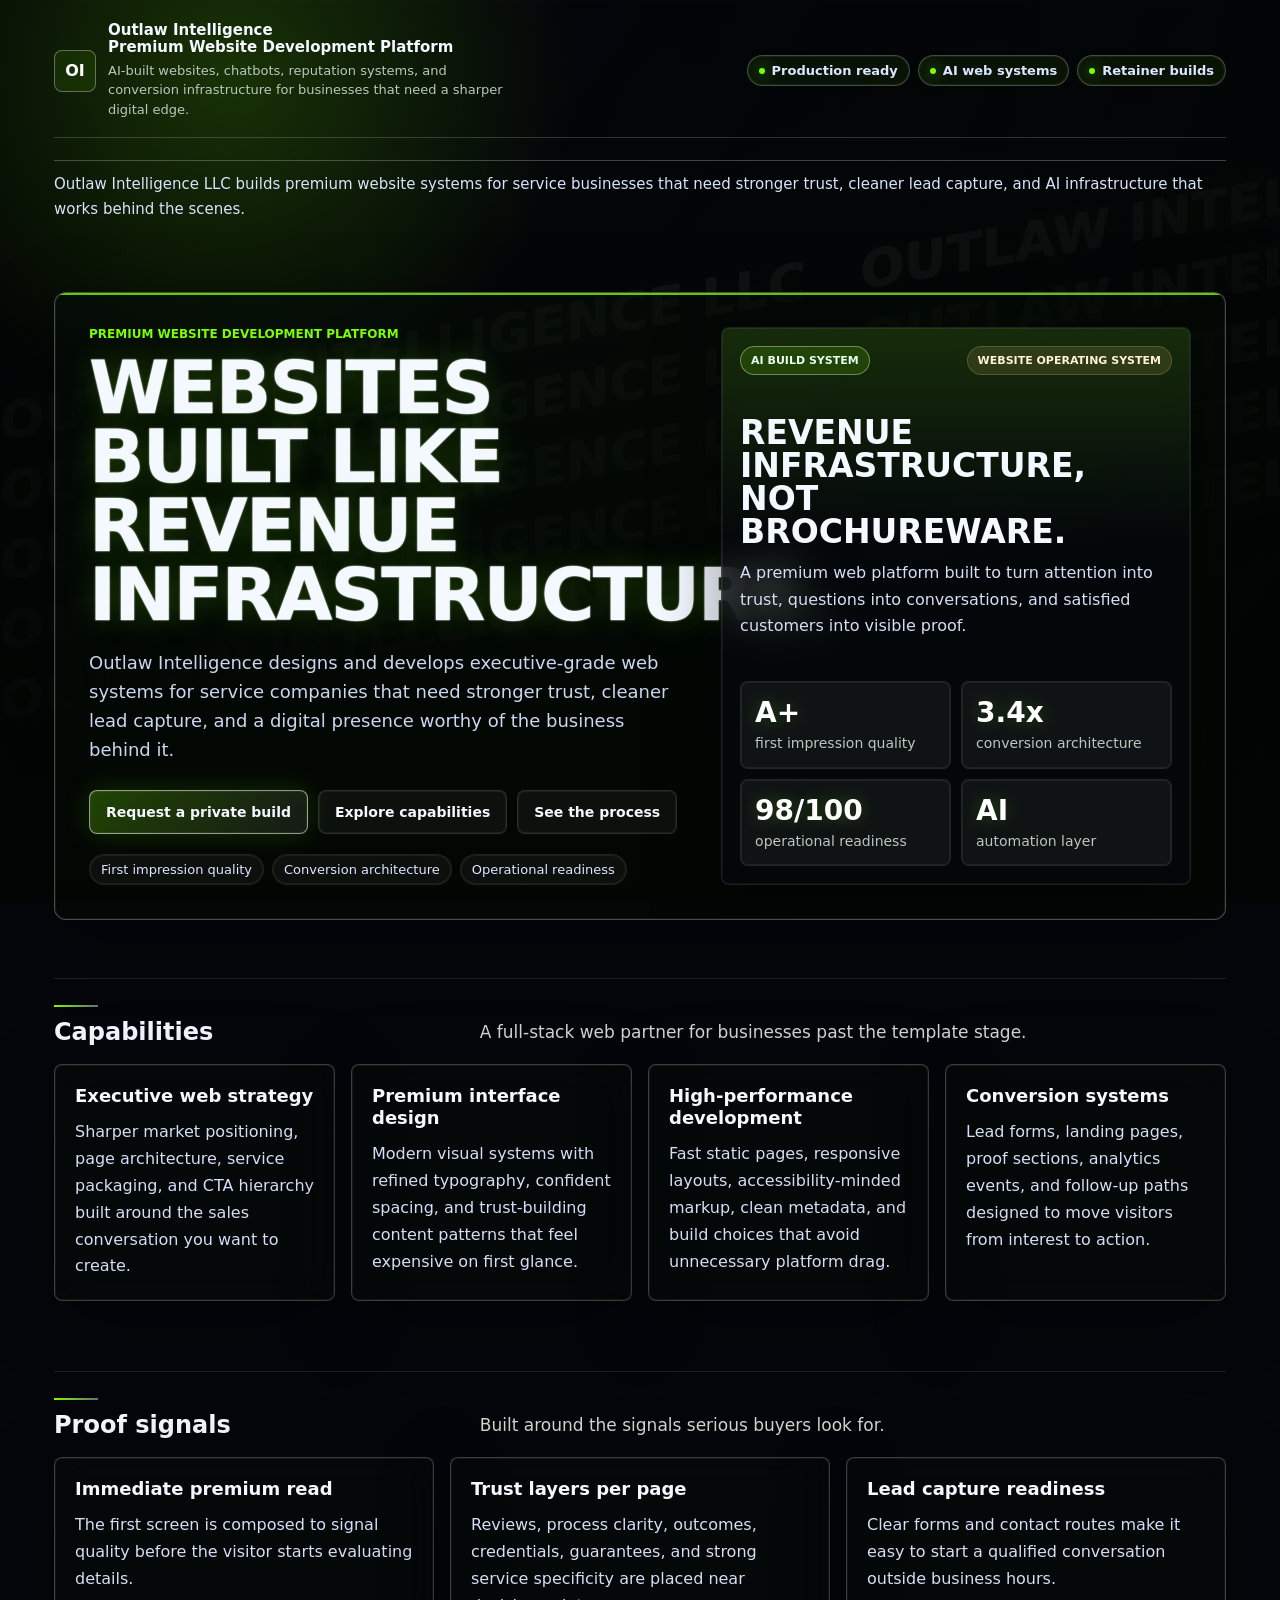
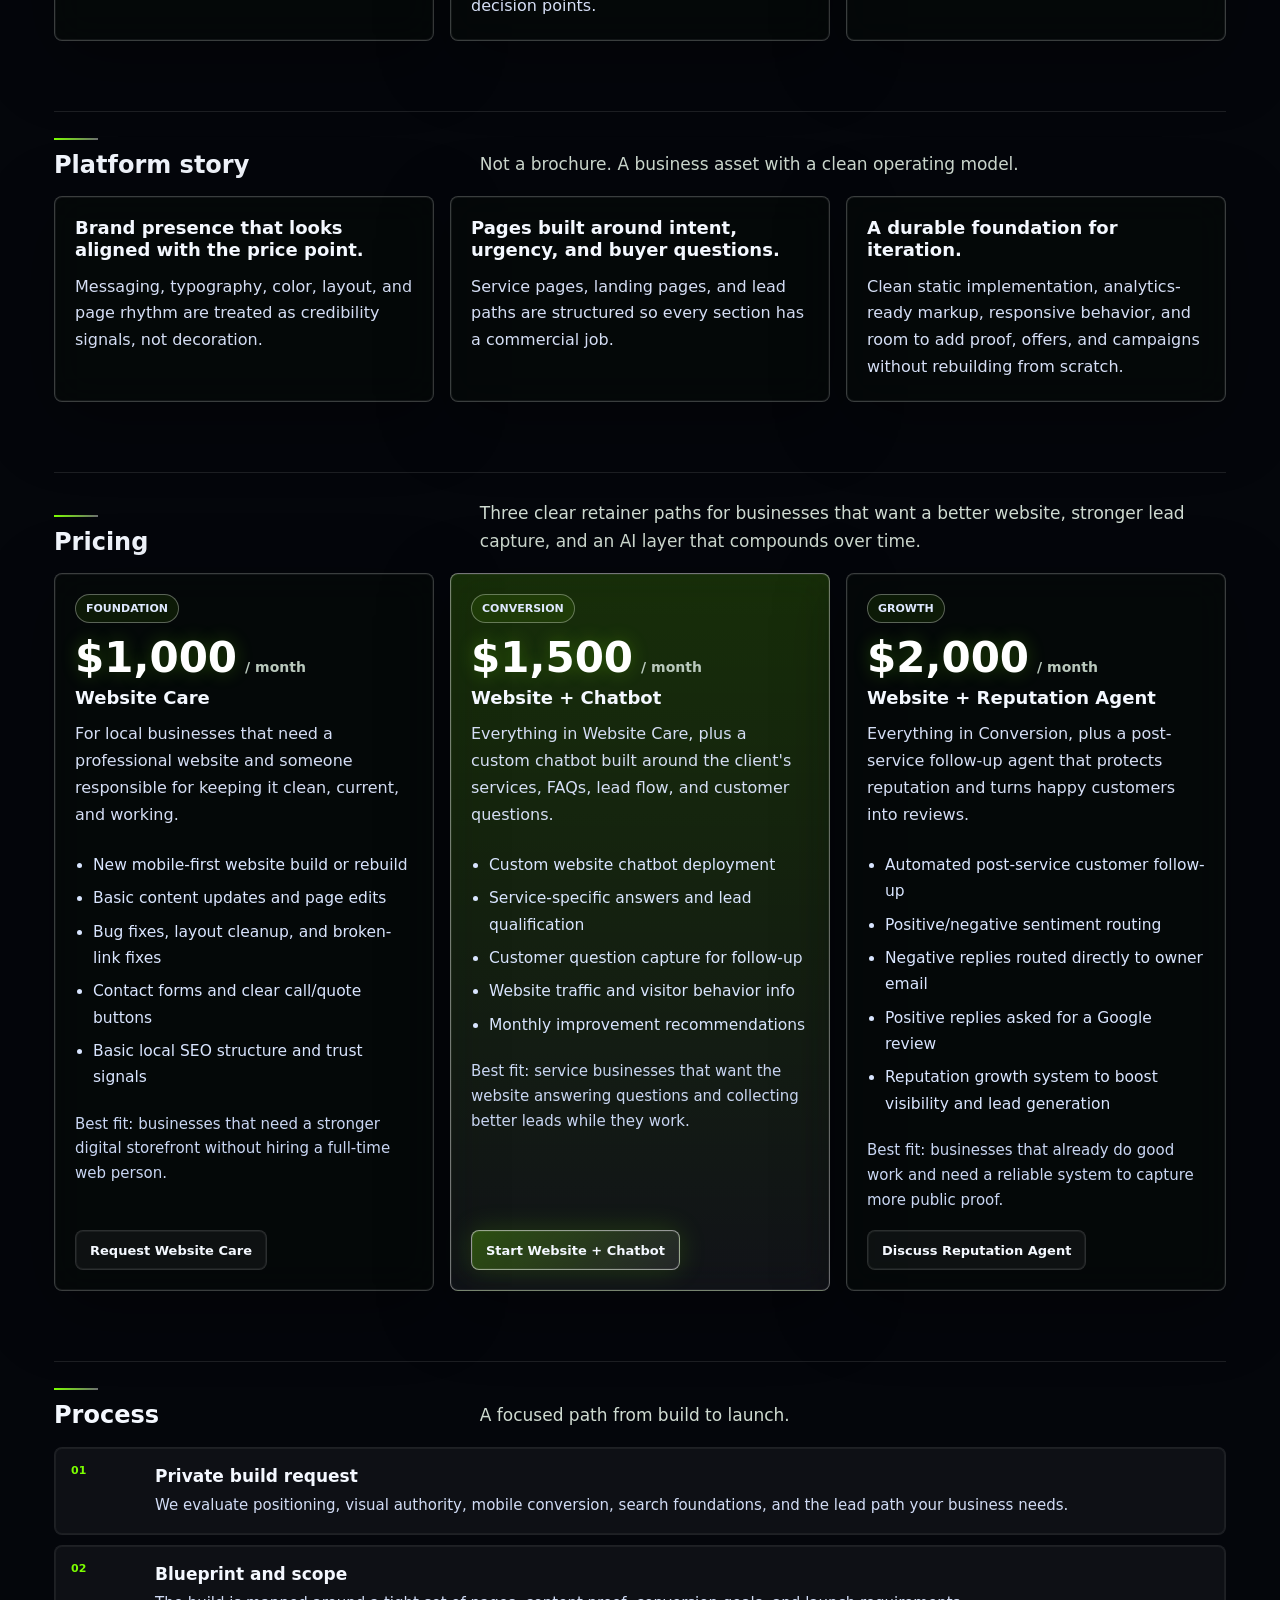
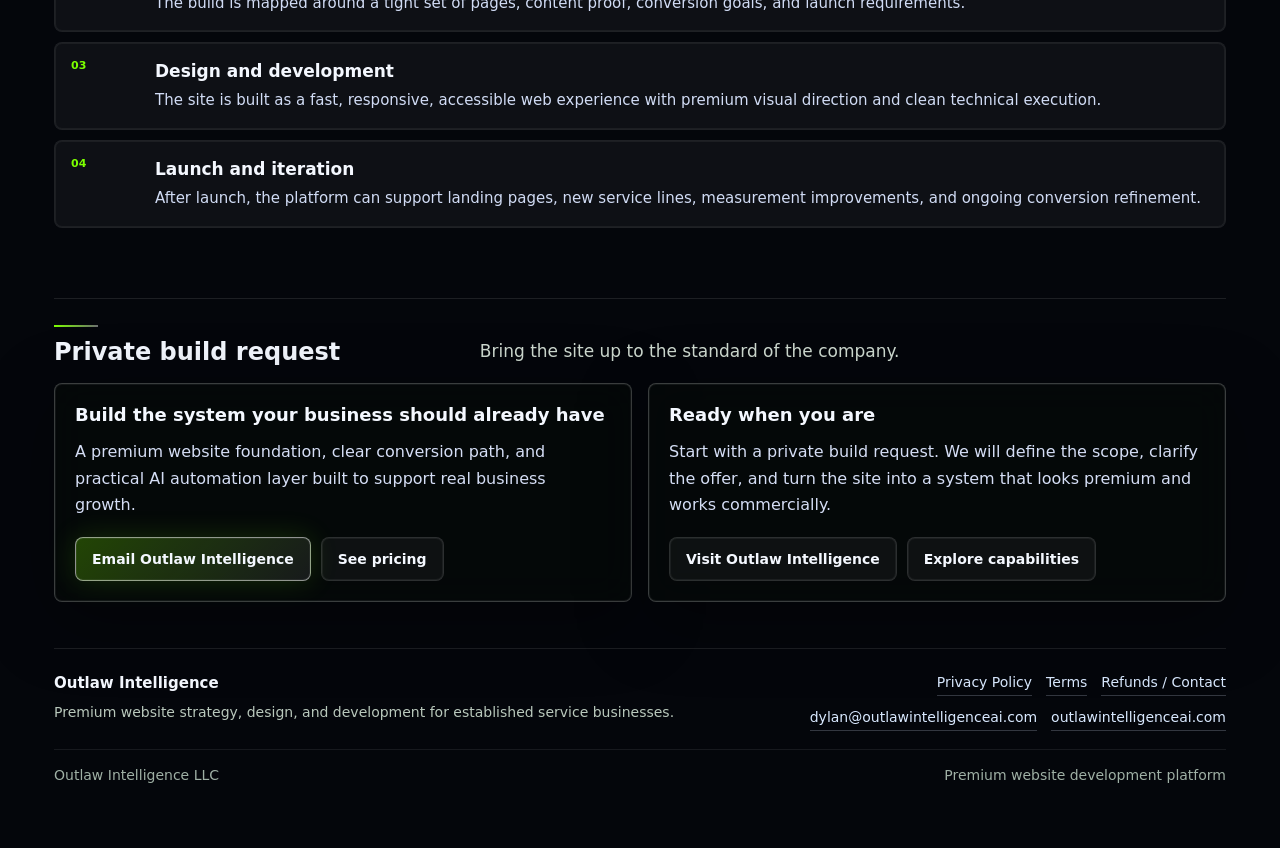
==== commit 10080d07: "Fix footer domain references" ====
--- a/index.html
+++ b/index.html
@@ -9,15 +9,15 @@
   <meta property="og:title" content="Outlaw Intelligence | AI Website Systems for Service Businesses">
   <meta property="og:description" content="Premium websites, chatbots, reputation systems, and conversion infrastructure for service businesses.">
   <meta property="og:type" content="website">
-  <meta property="og:url" content="https://outlawintelligence.ai/">
+  <meta property="og:url" content="https://outlawintelligenceai.com/">
   <meta name="twitter:card" content="summary_large_image">
-  <link rel="canonical" href="https://outlawintelligence.ai/">
+  <link rel="canonical" href="https://outlawintelligenceai.com/">
   <script type="application/ld+json">
   {
     "@context": "https://schema.org",
     "@type": "LocalBusiness",
     "name": "Outlaw Intelligence LLC",
-    "url": "https://outlawintelligence.ai/",
+    "url": "https://outlawintelligenceai.com/",
     "email": "dylan@outlawintelligenceai.com",
     "areaServed": "United States",
     "address": {
@@ -185,7 +185,7 @@
     @media (max-width:480px){
       .brand{display:flex;flex-direction:column;align-items:flex-start;gap:8px;min-width:0;width:100%}
       .brand > div{min-width:0}
-      .brand h1{font-size:12px;line-height:1.12;max-width:none;word-break:break-all}
+      .brand h1{font-size:10px;line-height:1.08;max-width:none;word-break:break-all;letter-spacing:-.01em}
       .brand h1 span,.hero h2 span{display:block}
       .brand p{font-size:12px;line-height:1.46;max-width:34ch}
       .logo{width:38px;height:38px}
@@ -409,7 +409,7 @@
           <h4>Ready when you are</h4>
           <p class="summary">Start with a private build request. We will define the scope, clarify the offer, and turn the site into a system that looks premium and works commercially.</p>
           <div class="cta-row">
-            <a class="button" href="https://outlawintelligence.ai/">Visit Outlaw Intelligence</a>
+            <a class="button" href="https://outlawintelligenceai.com/">Visit Outlaw Intelligence</a>
             <a class="button" href="#capabilities">Explore capabilities</a>
           </div>
         </article>
@@ -426,7 +426,7 @@
         <a href="terms.html">Terms</a>
         <a href="refunds.html">Refunds / Contact</a>
         <a href="mailto:dylan@outlawintelligenceai.com?subject=Outlaw%20Intelligence%20Inquiry">dylan@outlawintelligenceai.com</a>
-        <a href="https://outlawintelligence.ai/">outlawintelligence.ai</a>
+        <a href="https://outlawintelligenceai.com/">outlawintelligenceai.com</a>
       </nav>
       <div class="footer-meta">
         <span>Outlaw Intelligence LLC</span>
